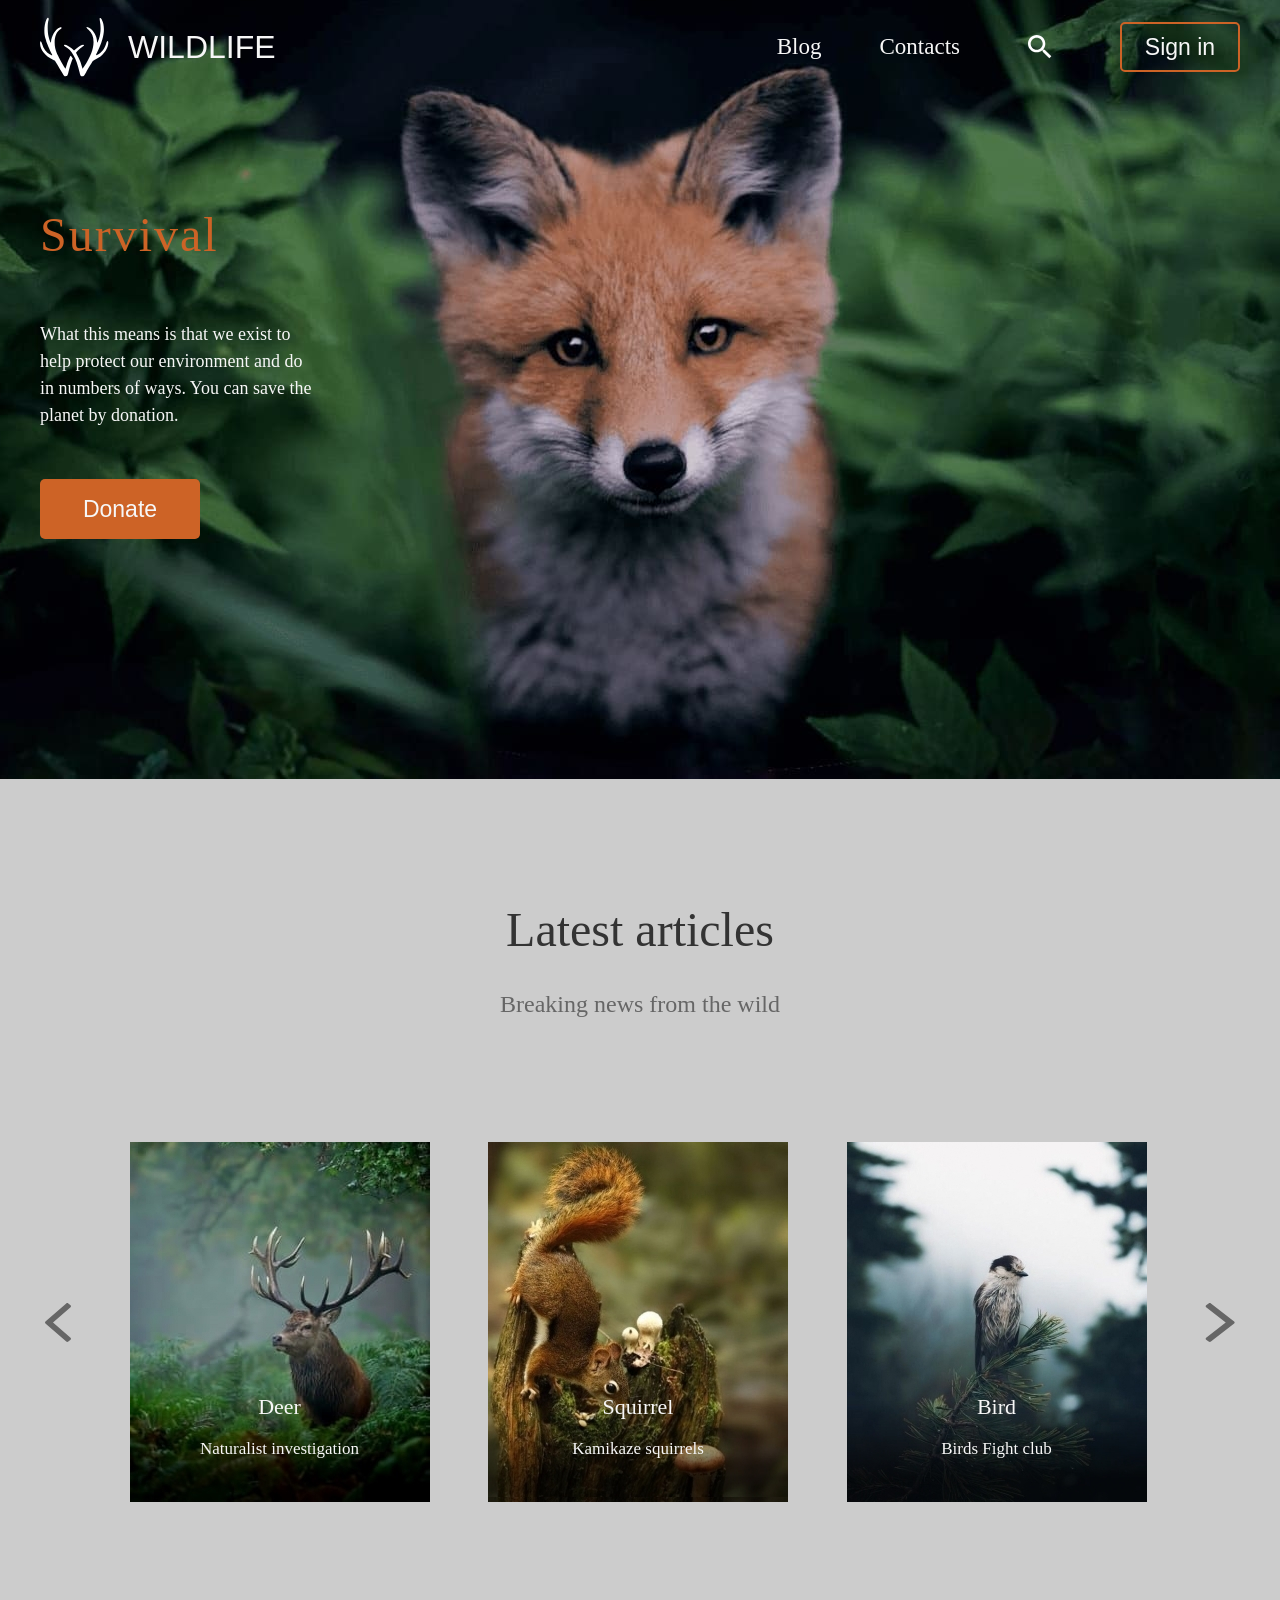
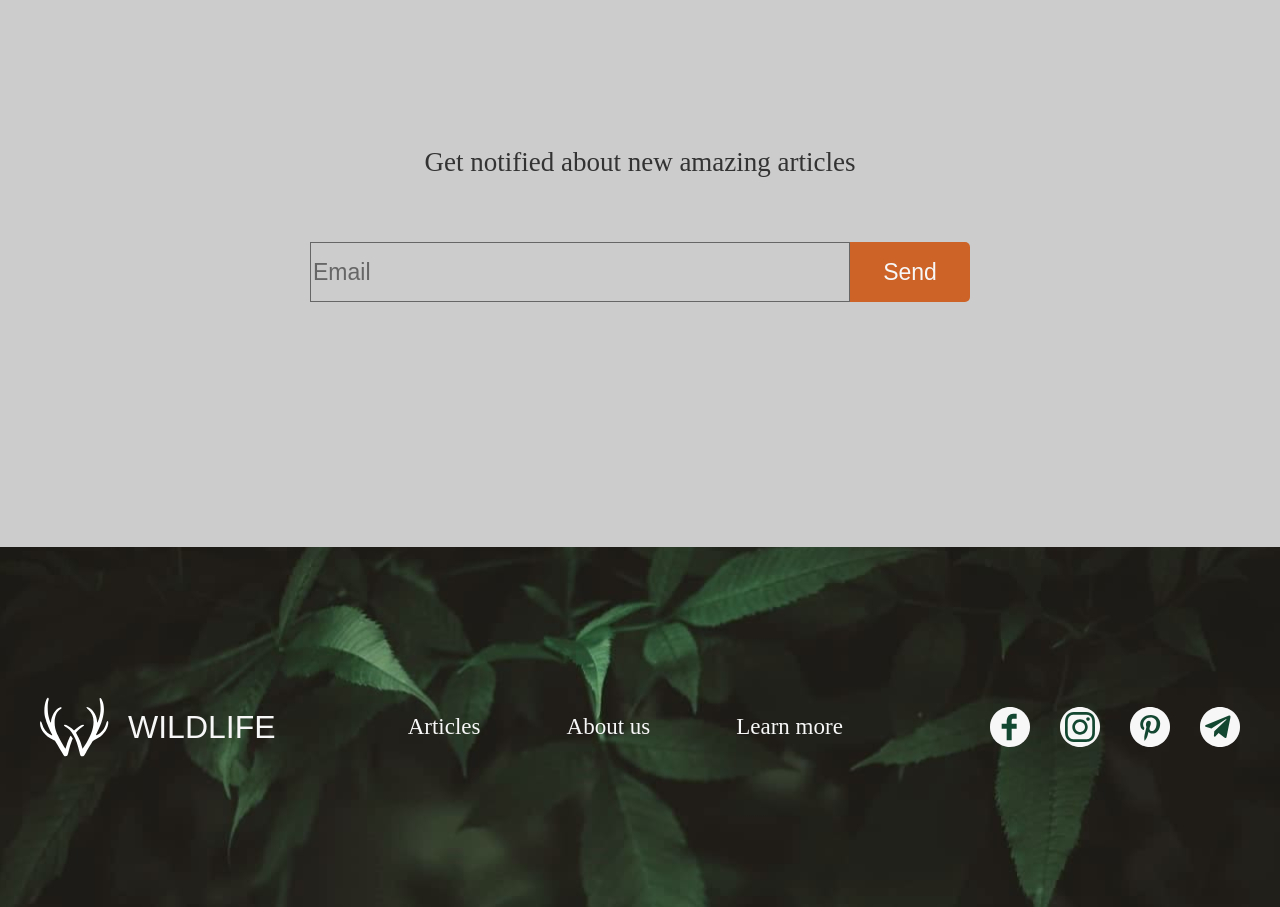
==== wildlife/index.html @ 8b3b73e3 "fix: margin fix: margin" ====
<!DOCTYPE html>
<html lang="en">
<head>
    <meta charset="UTF-8">
    <meta http-equiv="X-UA-Compatible" content="IE=edge">
    <meta name="viewport" content="width=device-width, initial-scale=1.0">
    <title>Document</title>
    <link rel="stylesheet" href="style.css">
</head>
<body>
    <header class="header">
        <div class="wraper">
            <div class="header__wraper">
                <div class="header__logo">
                    <a class="heaher__frame" href="#">                      
                        <img src="/wildlife/assets/path0.svg" alt="wildlife" class="header__logo-pic">
                    </a>
                    <a class="heaher__frame" href="#">
                        <div class="logo">wildlife</div>
                    </a>
                    
                </div>
                <nav class="header__nav">
                    <ul class="header__list">
                        <li class="header__item">
                            <a class="header__link" href="#">
                                <div class="menu-UI">
                                    Blog
                                </div>
                            </a>
                        </li>
                        <li class="header__item">
                            <a class="header__link" href="#">
                                <div class="menu-UI">
                                    Contacts
                                </div>
                            </a>
                        </li>
                        <li class="header__item">
                            <a class="header__link" href="#">
                                <img src="/wildlife/assets/Vector.svg" alt="S" class="header__item__search">
                            </a>
                        </li>
                        <li class="header__item">
                            <div class="signin">
                                <a class="header__link__signin" href="#">
                                    <div class="regular-UI">Sign in</div>
                                </a> 
                            </div>                                                                  
                        </li>                    
                    </ul>           
                </nav>
            </div>
        </div>
    </header>

    <div class="frame">
        <div class="wraper">
            <div class="survival">
                    <div class="survival__title">
                        <h1 class="h1">Survival</h1>
                    </div>
                    <div class="survival__text">
                        <div class="survival__text">What this means is that we exist to help protect our environment and do in numbers of ways. You can save the planet by donation.</div>               
                    </div>
                    <button class="survival__button">
                        <div class="regular-UI">
                            Donate
                        </div> 
                    </button>
                </div>   
        </div>
    </div>

    <div class="main">
        <div class="wraper">
            <div class="main__wraper">
                <div class="latestarticles">
                    <div class="latestarticles__title">
                        <h2 class="h2">Latest articles</h2>
                    </div>         
                    <div class="latestarticles__subtitle">
                        <div class="sh__2">Breaking news from the wild</div>
                    </div>
                </div>  
                <div class="about">
                    <div class="about__item">
                        <div class="about__img">
                            <img src="/wildlife/assets/Previous.svg" alt="img" >
                        </div>
                    </div>
                    <div class="about__item">
                        <div class="about__img">
                            <img src="/wildlife/assets/Rectangle10.svg" alt="img">
                            <div class="about__box">
                                <div class="about__img__text">
                                    <h4 class="h4">Deer</h4>
                                </div>   
                                <div class="about__img__text">
                                    <h5 class="h5">Naturalist investigation</h5>  
                                </div>     
                            </div>
                        </div>
                    </div>
                    <div class="about__item">
                        <div class="about__img">
                            <img src="/wildlife/assets/Rectangle11.svg" alt="img">
                            <div class="about__box">
                                <div class="about__img__text">
                                    <h4 class="h4">Squirrel</h4>
                                </div>   
                                <div class="about__img__text">
                                    <h5 class="h5">Kamikaze squirrels</h5>  
                                </div>     
                            </div>
                        </div>     
                    </div>
                    <div class="about__item">
                        <div class="about__img">
                            <img src="/wildlife/assets/Rectangle12.svg" alt="img">
                            <div class="about__box">
                                <div class="about__img__text">
                                    <h4 class="h4">Bird</h4>
                                </div>   
                                <div class="about__img__text">
                                    <h5 class="h5">Birds Fight club</h5>  
                                </div>     
                            </div>
                        </div>     
                    </div>
                    <div class="about__item">
                        <div class="about__img">
                            <img src="/wildlife/assets/Next.svg" alt="img">
                        </div>
                    </div>
                </div>
    
                <div class="latestarticles__about">
                    <h3 class="h3">Get notified about new amazing articles</h3>
                </div> 
    
                <form class="getnotiged">
                    <input class="getnotiged__text" type="email" value="Email" >
                    <input class="getnotiged__submit" type="submit" value="Send">
                </form>
            </div>

        </div>
            
    </div>

    <div class="footer">
      
            <div class="footer__wraper">
                <div class="header__logo">
                    <a class="heaher__frame" href="#">                      
                        <img src="/wildlife/assets/path0.svg" alt="wildlife" class="header__logo-pic">
                    </a>
                     <a class="heaher__frame" href="#">
                        <div class="logo">wildlife</div>
                    </a>                  
                </div>

                <nav class="footer__nav">
                    
                    <ul class="footer__list">
                        <li class="footer__item">
                            <a class="footer__link" href="#">Articles</a>
                        </li>
                        <li class="footer__item">
                            <a class="footer__link" href="#">About us</a>
                        </li>  
                        <li class="footer__item">
                            <a class="footer__link" href="#">Learn more</a>
                        </li>  
                    </ul>           
                </nav>
                <nav class="social__nav">
                    
                    <ul class="social__list">
                        <li class="social__item">
                            <a class="social__link1" href="#">
                                <div class="social_img" >
                                    <img src="/wildlife/assets/logofacebook.svg" alt="f" class="social__link-pic">    
                                </div>
                                
                            </a>
                        </li>
                        <li class="social__item">
                            <a class="social__link1" href="#">
                                <div class="social_img" >
                                    <img src="/wildlife/assets/logoinstagramm.svg" alt="i" class="social__link-pic">      
                                </div>
                                
                            </a>
                        </li> 
                        <li class="social__item">
                            <a class="social__link1" href="#">
                                <div class="social_img" >
                                    <img src="/wildlife/assets/logopinterest.svg" alt="p" class="social__link-pic">    
                                </div>
                                
                            </a>
                        </li>
                        <li class="social__item">
                            <a class="social__link1" href="#">
                                <div class="social_img" >
                                    <img src="/wildlife/assets/logotelegramm.svg" alt="t" class="ocial__link-pic">    
                                </div>
                                
                            </a>
                        </li>
                    </ul>           
                </nav>
                
            </div>
       
    </div>
</body>
</html>
---- wildlife/style.css ----
html, body, div, span, applet, object, iframe,
h1, h2, h3, h4, h5, h6, p, blockquote, pre,
a, abbr, acronym, address, big, cite, code,
del, dfn, em, img, ins, kbd, q, s, samp,
small, strike, strong, sub, sup, tt, var,
b, u, i, center,
dl, dt, dd, ol, ul, li,
fieldset, form, label, legend,
table, caption, tbody, tfoot, thead, tr, th, td,
article, aside, canvas, details, embed,
figure, figcaption, footer, header, hgroup,
menu, nav, output, ruby, section, summary,
time, mark, audio, video {
  margin: 0;
	padding: 0;
	border: 0;
	font-size: 100%;
	font: inherit;
	vertical-align: baseline;
}

/* make sure to set some focus styles for accessibility */
:focus {
    outline: 0;
}

/* HTML5 display-role reset for older browsers */
article, aside, details, figcaption, figure,
footer, header, hgroup, menu, nav, section {
	display: block;
}

body {
	line-height: 1;
}

ol, ul {
	list-style: none;
}

blockquote, q {
	quotes: none;
}

blockquote:before, blockquote:after,
q:before, q:after {
	content: '';
	content: none;
}

table {
	border-collapse: collapse;
	border-spacing: 0;
}

input[type=search]::-webkit-search-cancel-button,
input[type=search]::-webkit-search-decoration,
input[type=search]::-webkit-search-results-button,
input[type=search]::-webkit-search-results-decoration {
    -webkit-appearance: none;
    -moz-appearance: none;
}

input[type=search] {
    -webkit-appearance: none;
    -moz-appearance: none;
    -webkit-box-sizing: content-box;
    -moz-box-sizing: content-box;
    box-sizing: content-box;
}

textarea {
    overflow: auto;
    vertical-align: top;
    resize: vertical;
}

/**
 * Correct `inline-block` display not defined in IE 6/7/8/9 and Firefox 3.
 */

audio,
canvas,
video {
    display: inline-block;
    *display: inline;
    *zoom: 1;
    max-width: 100%;
}

/**
 * Prevent modern browsers from displaying `audio` without controls.
 * Remove excess height in iOS 5 devices.
 */

audio:not([controls]) {
    display: none;
    height: 0;
}

/**
 * Address styling not present in IE 7/8/9, Firefox 3, and Safari 4.
 * Known issue: no IE 6 support.
 */

[hidden] {
    display: none;
}

/**
 * 1. Correct text resizing oddly in IE 6/7 when body `font-size` is set using
 *    `em` units.
 * 2. Prevent iOS text size adjust after orientation change, without disabling
 *    user zoom.
 */

html {
    font-size: 100%; /* 1 */
    -webkit-text-size-adjust: 100%; /* 2 */
    -ms-text-size-adjust: 100%; /* 2 */
}

/**
 * Address `outline` inconsistency between Chrome and other browsers.
 */

a:focus {
    outline: thin dotted;
}

/**
 * Improve readability when focused and also mouse hovered in all browsers.
 */

a:active,
a:hover {
    outline: 0;
}

/**
 * 1. Remove border when inside `a` element in IE 6/7/8/9 and Firefox 3.
 * 2. Improve image quality when scaled in IE 7.
 */

img {
    border: 0; /* 1 */
    -ms-interpolation-mode: bicubic; /* 2 */
}

/**
 * Address margin not present in IE 6/7/8/9, Safari 5, and Opera 11.
 */

figure {
    margin: 0;
}

/**
 * Correct margin displayed oddly in IE 6/7.
 */

form {
    margin: 0;
}

/**
 * Define consistent border, margin, and padding.
 */

fieldset {
    border: 1px solid #c0c0c0;
    margin: 0 2px;
    padding: 0.35em 0.625em 0.75em;
}

/**
 * 1. Correct color not being inherited in IE 6/7/8/9.
 * 2. Correct text not wrapping in Firefox 3.
 * 3. Correct alignment displayed oddly in IE 6/7.
 */

legend {
    border: 0; /* 1 */
    padding: 0;
    white-space: normal; /* 2 */
    *margin-left: -7px; /* 3 */
}

/**
 * 1. Correct font size not being inherited in all browsers.
 * 2. Address margins set differently in IE 6/7, Firefox 3+, Safari 5,
 *    and Chrome.
 * 3. Improve appearance and consistency in all browsers.
 */

button,
input,
select,
textarea {
    font-size: 100%; /* 1 */
    margin: 0; /* 2 */
    vertical-align: baseline; /* 3 */
    *vertical-align: middle; /* 3 */
}

/**
 * Address Firefox 3+ setting `line-height` on `input` using `!important` in
 * the UA stylesheet.
 */

button,
input {
    line-height: normal;
}

/**
 * Address inconsistent `text-transform` inheritance for `button` and `select`.
 * All other form control elements do not inherit `text-transform` values.
 * Correct `button` style inheritance in Chrome, Safari 5+, and IE 6+.
 * Correct `select` style inheritance in Firefox 4+ and Opera.
 */

button,
select {
    text-transform: none;
}

/**
 * 1. Avoid the WebKit bug in Android 4.0.* where (2) destroys native `audio`
 *    and `video` controls.
 * 2. Correct inability to style clickable `input` types in iOS.
 * 3. Improve usability and consistency of cursor style between image-type
 *    `input` and others.
 * 4. Remove inner spacing in IE 7 without affecting normal text inputs.
 *    Known issue: inner spacing remains in IE 6.
 */

button,
html input[type="button"], /* 1 */
input[type="reset"],
input[type="submit"] {
    -webkit-appearance: button; /* 2 */
    cursor: pointer; /* 3 */
    *overflow: visible;  /* 4 */
}

/**
 * Re-set default cursor for disabled elements.
 */

button[disabled],
html input[disabled] {
    cursor: default;
}

/**
 * 1. Address box sizing set to content-box in IE 8/9.
 * 2. Remove excess padding in IE 8/9.
 * 3. Remove excess padding in IE 7.
 *    Known issue: excess padding remains in IE 6.
 */

input[type="checkbox"],
input[type="radio"] {
    box-sizing: border-box; /* 1 */
    padding: 0; /* 2 */
    *height: 13px; /* 3 */
    *width: 13px; /* 3 */
}

/**
 * 1. Address `appearance` set to `searchfield` in Safari 5 and Chrome.
 * 2. Address `box-sizing` set to `border-box` in Safari 5 and Chrome
 *    (include `-moz` to future-proof).
 */

input[type="search"] {
    -webkit-appearance: textfield; /* 1 */
    -moz-box-sizing: content-box;
    -webkit-box-sizing: content-box; /* 2 */
    box-sizing: content-box;
}

/**
 * Remove inner padding and search cancel button in Safari 5 and Chrome
 * on OS X.
 */

input[type="search"]::-webkit-search-cancel-button,
input[type="search"]::-webkit-search-decoration {
    -webkit-appearance: none;
}

/**
 * Remove inner padding and border in Firefox 3+.
 */

button::-moz-focus-inner,
input::-moz-focus-inner {
    border: 0;
    padding: 0;
}

/**
 * 1. Remove default vertical scrollbar in IE 6/7/8/9.
 * 2. Improve readability and alignment in all browsers.
 */

textarea {
    overflow: auto; /* 1 */
    vertical-align: top; /* 2 */
}

/**
 * Remove most spacing between table cells.
 */

table {
    border-collapse: collapse;
    border-spacing: 0;
}

html,
button,
input,
select,
textarea {
    color: #222;
}


::-moz-selection {
    background: #b3d4fc;
    text-shadow: none;
}

::selection {
    background: #b3d4fc;
    text-shadow: none;
}

img {
    vertical-align: middle;
}

fieldset {
    border: 0;
    margin: 0;
    padding: 0;
}

textarea {
    resize: vertical;
}

.chromeframe {
    margin: 0.2em 0;
    background: #ccc;
    color: #000;
    padding: 0.2em 0;
}



/* open-sans-regular - latin */
@font-face {
    font-family: 'Open Sans';
    font-style: normal;
    font-weight: 400;
    src: local(''),
         url('../assets/fonts/Open_Sans/open-sans-v18-latin-regular.woff2') format('woff2'), /* Chrome 26+, Opera 23+, Firefox 39+ */
         url('../assets/fonts/Open_Sans/open-sans-v18-latin-regular.woff') format('woff'); /* Chrome 6+, Firefox 3.6+, IE 9+, Safari 5.1+ */
  }
  /* open-sans-700 - latin */
  @font-face {
    font-family: 'Open Sans';
    font-style: normal;
    font-weight: 700;
    src: local(''),
         url('../assets/fonts/Open_Sans/open-sans-v18-latin-700.woff2') format('woff2'), /* Chrome 26+, Opera 23+, Firefox 39+ */
         url('../assets/fonts/Open_Sans/open-sans-v18-latin-700.woff') format('woff'); /* Chrome 6+, Firefox 3.6+, IE 9+, Safari 5.1+ */
  }
  /* roboto-regular - latin */
@font-face {
    font-family: 'Roboto';
    font-style: normal;
    font-weight: 400;
    src: local(''),
         url('../assets/fonts/roboto/roboto-v20-latin-regular.woff2') format('woff2'), /* Chrome 26+, Opera 23+, Firefox 39+ */
         url('../assets/fonts/roboto/roboto-v20-latin-regular.woff') format('woff'); /* Chrome 6+, Firefox 3.6+, IE 9+, Safari 5.1+ */
  }
  /* roboto-700 - latin */
  @font-face {
    font-family: 'Roboto';
    font-style: normal;
    font-weight: 700;
    src: local(''),
         url('../assets/fonts/roboto/roboto-v20-latin-700.woff2') format('woff2'), /* Chrome 26+, Opera 23+, Firefox 39+ */
         url('../assets/fonts/roboto/roboto-v20-latin-700.woff') format('woff'); /* Chrome 6+, Firefox 3.6+, IE 9+, Safari 5.1+ */
  }
html {
    box-sizing: border-box;
}
*, *::before, *::after {
    box-sizing: inherit;
}

body{
    font-family: 'Open Sans';
    font-style: normal;
    font-size: 18px;
    line-height: 1.2;
    font-weight: normal;
    color: #F7F7F7;
    max-width: 1440px;
    margin: 0 auto;
    background-color: #CCCCCC;
}

/*Header*/


.h1 {
    /* h1 */

    font-family: Open Sans;
    font-style: normal;
    font-weight: normal;
    font-size: 48px;
    line-height: 72px;
    /* identical to box height, or 150% */
    
    letter-spacing: 2px;

}


.h2 {
    font-family: Open Sans;
    font-style: normal;
    font-weight: normal;
    font-size: 48px;
    line-height: 72px;
   
    text-align: center;
    transform: color 2s linear;
    color: #333333
}

.header {
    width: 100%;
    position: absolute;
    top: 0;
    left: 0;
    z-index: 1000; 
}

.wraper{
    max-width: 1200px;
    margin: 0 auto;
}

.header__wraper {
    display: flex;
    flex-wrap: wrap;
    align-items: center;
    justify-content: space-between;
    padding-top: 17px;
}

.header__logo {
    display: flex;
    flex-wrap: wrap;
    padding-left: 0px;
}

.menu-UI {
/* menu-UI */
font-style: normal;
font-weight: normal;
font-size: 23px;
/* identical to box height, or 261% */
/* font-light */

}

.heaher__frame {
    color:#F7F7F7;
    text-decoration: none;
    padding-left: 19px;
}
.heaher__frame:first-child {
    padding-left: 0px;
}


.heaher__frame:hover, .heaher__frame:focus {
    color: #E39128;
}


.logo {
    /* Logo */
    
    font-family: 'Roboto', sans-serif;
    font-style: normal;
    font-weight: normal;
    font-size: 32px;
    line-height: 60px;
    /* identical to box height, or 187% */
    
    text-transform: uppercase;

    }
.header__list {
    display: flex;
    flex-wrap: wrap;
}

.header__item {
    margin-right: 58px;
    align-self: center;
}

.header__item:last-child {
    margin-right: 0;
}

.header__link{
    color:#F7F7F7;
    text-decoration: none;
    
    transform: color 2s linear;
}

.header__link:hover, .header__link:focus {
    color: #E39128;
}

.header__link__signin{
    color:#F7F7F7;
    text-decoration: none;
    
    transform: color 2s linear;
}

.signin {
    width: 120px;
    height: 50px;
    border: 2px solid #CD6326;
    box-sizing: border-box;
    border-radius: 5px;
    padding: 10px;
    text-align:center
}

.signin:hover, .signin:focus {
    background: #E39128;
    border: 2px solid #E39128;
}

.signin:active {
    background: #8F5613;
}

.header__item__search {
    padding: 10px;

}

.header__item__search:focus, .header__item__search:hover {
    border: 2px solid #CD6326;
    box-sizing: border-box;
    border-radius: 5px;
    text-align:center

}



/* Frame */

.frame {
    width: 100%;
    height: 100vh;
    max-height: 779px ;
    background: url("../wildlife/assets/Rectangle.svg") center no-repeat;
    -webkit-background-size: cover;
    background-size: cover;
}

.survival {
    display: flex;
    flex-direction: column;
    align-items: flex-start;
    width: 100%;
    height: 779px;
    max-width: 274px;
    max-height: 779px;
}

.survival__title{
    margin-top: 199px;
    color: #CD6326;;
}

.survival__title:hover, .survival__title:focus {
    color: #E39128;;
}

.survival__title:active {
    color: #8F5613;
}


.survival__text {
    letter-spacing: normal;
    line-height: 150%;
    margin-top: 25px;
    margin-bottom: 25px;
}

.survival__text:hover, .survival__text:focus {
    color: #666666;
}

.survival__text:active {
    color: #333333;
}


.regular-UI {
    /* regular-UI */
    font-family: 'Roboto', sans-serif;
    font-style: normal;
    font-weight: normal;
    font-size: 23px;
    line-height: 27px;
    /* identical to box height */
    text-align: center;
    color: #F7F7F7;
}

.survival__button {
    
    width: 160px;
    height: 60px;
    /* /orange-main */
    background: #CD6326;
    border-radius: 5px;
    border: 0;
}

.survival__button:hover, .survival__button:focus {
    background: #E39128;
}

.survival__button:active {
    background: #8F5613;
}

/* Latestarticles */
.main {
    
    /*width: 1440px; */
    height: 1368px;
    max-height: 1368px;
    left: 0px;
    top: 0px;
    background: #CCCCCC;
    border-radius: 0px;
}

.main__wraper {

    
    
    
}
.latestarticles {
    padding-top : 115px;
    padding-bottom: 0px;
}


.h3 {   
    font-style: normal;
    font-weight: normal;
    font-size: 27px;
    line-height: 40px;
    /* identical to box height, or 150% */

    text-align: center;

    /* font-dark */

    color: #333333;

}

.latestarticles__subtitle {
    padding: 25px 0;
}

.sh__2{   

    /* sh-2 */

    font-family: Open Sans;
    font-style: normal;
    font-weight: normal;
    font-size: 24px;
    line-height: 36px;
    
    /* identical to box height, or 150% */

    text-align: center;

    /* font-grey */

    color: #666666;

}

.raregular-UI {
    font-family: 'Roboto', sans-serif;
    font-style: normal;
    font-weight: normal;
    font-size: 23px;
    line-height: 27px;
}

/* Abaut */

.h4 {
    font-size: 22px;
    line-height: 36px;
    /* identical to box height, or 164% */
    
    text-align: center;

}
.h5 {
/* small */

    font-family: Open Sans;
    font-style: normal;
    font-weight: normal;
    font-size: 17px;
    line-height: 27px;
/* identical to box height, or 159% */

}
.gen_about {
   

}

.about {
    display: flex;
    flex-wrap: wrap;
    justify-content: space-between;
    align-items: center;
    padding-top : 90px;
}

.about__item {
    margin: 0;
    padding: 5px;
    
}

.about__item:hover .about__img img {
    opacity: 0.7;
}

.about__img {
    position: relative;
    background:  linear-gradient(to button, #CD6326, #E39128 );
}


.about__box {
    height: 73px;
    width: 300px;
    position:absolute;
    bottom: 45px;
    text-align: center;
}

.about__img__text {
    padding: 5px;

}

.latestarticles__title {
    color: #333333 ;
}

.latestarticles__about {
    padding-top : 235px;

}

.latestarticles__subtitle {
    padding-top : 20px;
}

.getnotiged {
    display: flex;
    flex-wrap: wrap;
    justify-content:center;
    align-items: center;
    padding-top: 60px;
}

.getnotiged__text {
    font-family: 'Roboto', sans-serif;
    font-style: normal;
    font-weight: normal;
    font-size: 23px;
    line-height: 27px;
    color: #666666;

    height: 60px;
    width: 540px;
    background: #CCCCCC; 
    border: 1px solid #666666;
}

.getnotiged__text:hover, .getnotiged__text:focus {
    color:#F7F7F7 ;
    background: #E39128;
}

.getnotiged__text:active {
    color:#F7F7F7 ;
    background: #8F5613;
}

.getnotiged__submit {
    font-family: 'Roboto', sans-serif;
    font-style: normal;
    font-weight: normal;
    font-size: 23px;
    line-height: 27px;
    color:#F7F7F7 ;
    width: 120px;
    height: 60px;
    background: #CD6326;
    border: 0px solid #CD6326;
    border-radius: 0px 5px 5px 0px;
}

.getnotiged__submit:hover, .getnotiged__submit:focus {
    background: #E39128;
}

.survival__button:active {
    background: #8F5613;
}

/* Footer*/

.footer {
    display: flex;
    flex-wrap: wrap;
    align-items: center;

    width: 100%;
    height: 360px;
    background: url("../wildlife/assets/Foorer_Fon.svg") center no-repeat;
    -webkit-background-size: cover;
    background-size: cover;
    align-items: center;
}

.heaher__frame {
     /*font-family: 'Roboto'; */
}

.footer__wraper {
    display: flex;
    flex-wrap: wrap;
    align-items: center;
    justify-content: space-between;
    width: 100%;
    max-width: 1200px;
    margin: 0 auto;
}

.footer__list {
    display: flex;
    flex-wrap: wrap;
    justify-content: space-between;
}

.footer__item {
    margin: 43px; 
}

.footer__link {
    font-size: 23px;
    line-height: 60px;
    color:#F7F7F7;
    text-decoration: none;

    transform: color 2s linear;
}

.footer__link:hover, .footer__link:focus {
    color: #E39128;
}


/* Social*/
.social__list {
    display: flex;
    flex-wrap: wrap;
    justify-content: space-between;
}

.social__item {
    margin: 15px;
}

.social__item:hover .social_img img {
    opacity: 0.4;
}

.social_img {
    background: #666666;
    border-radius: 20px;
}

.social__item:last-child {
    margin-right: 0px;
}
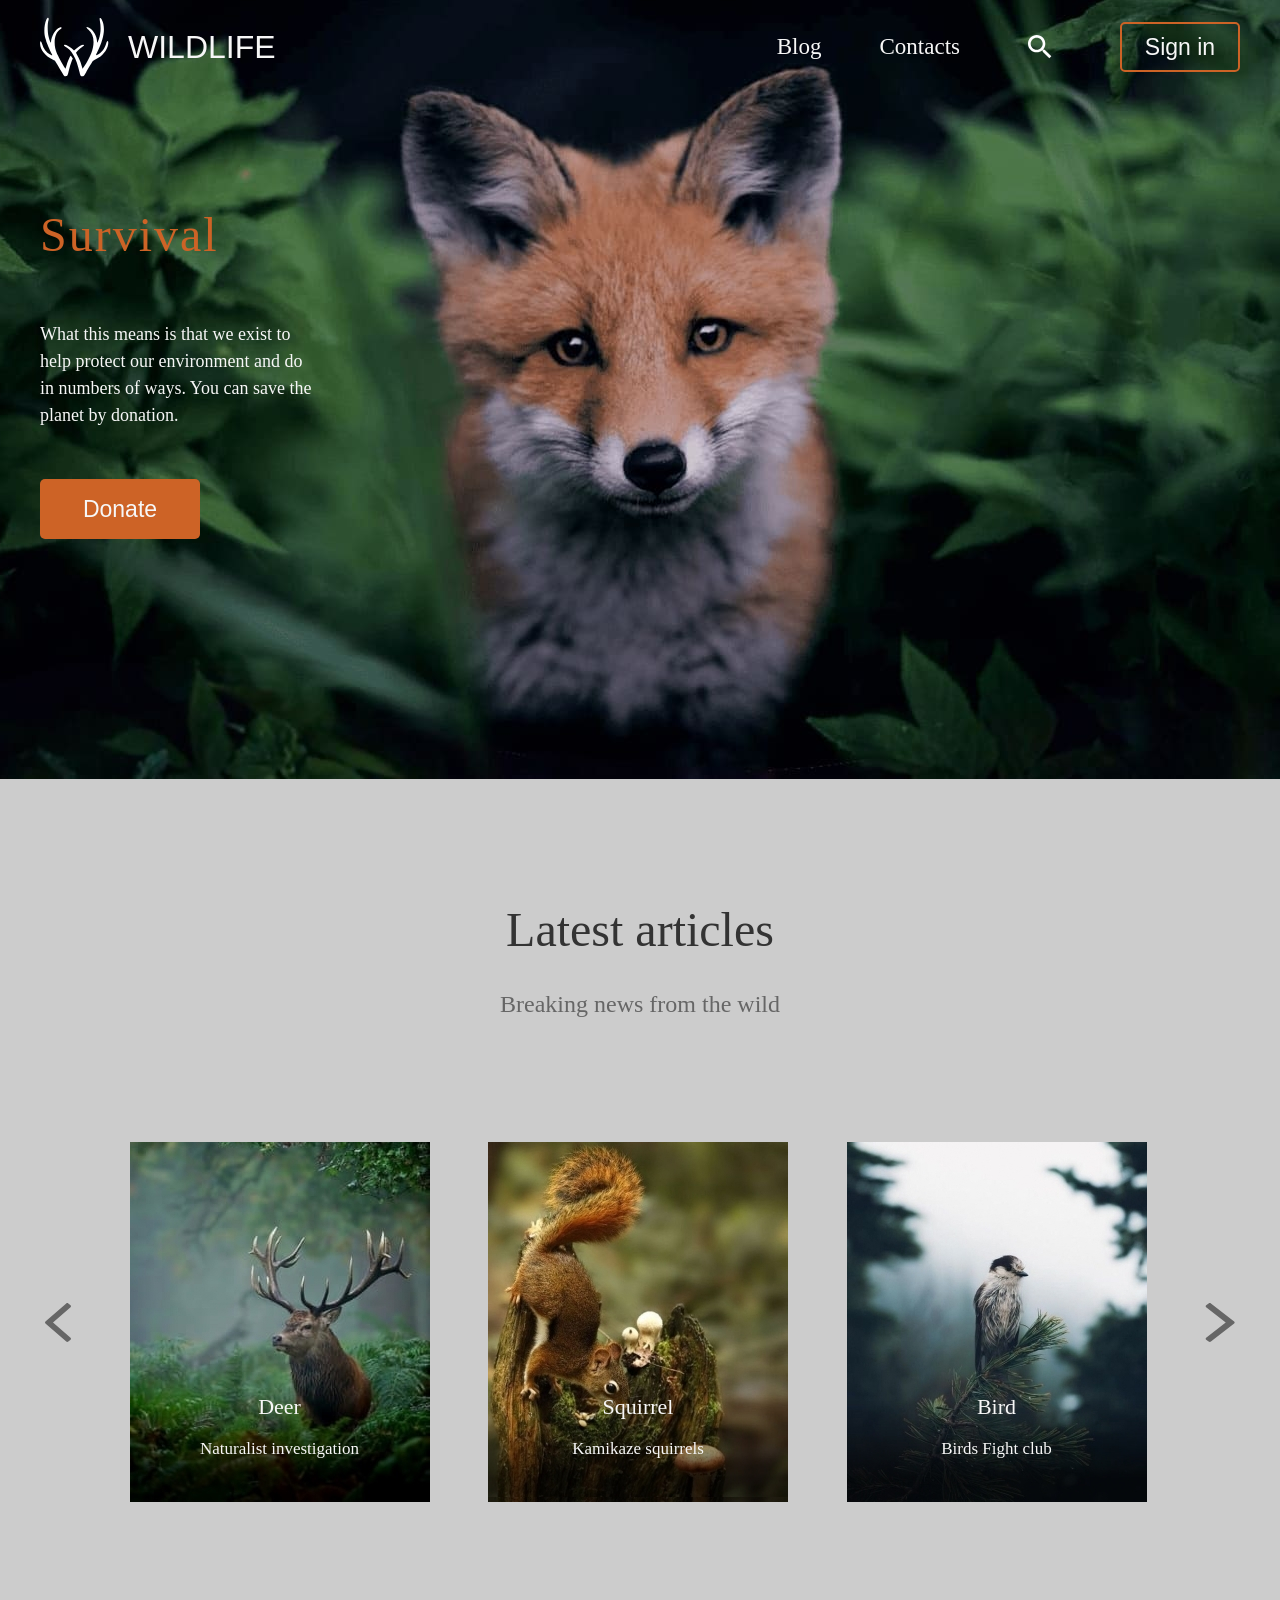
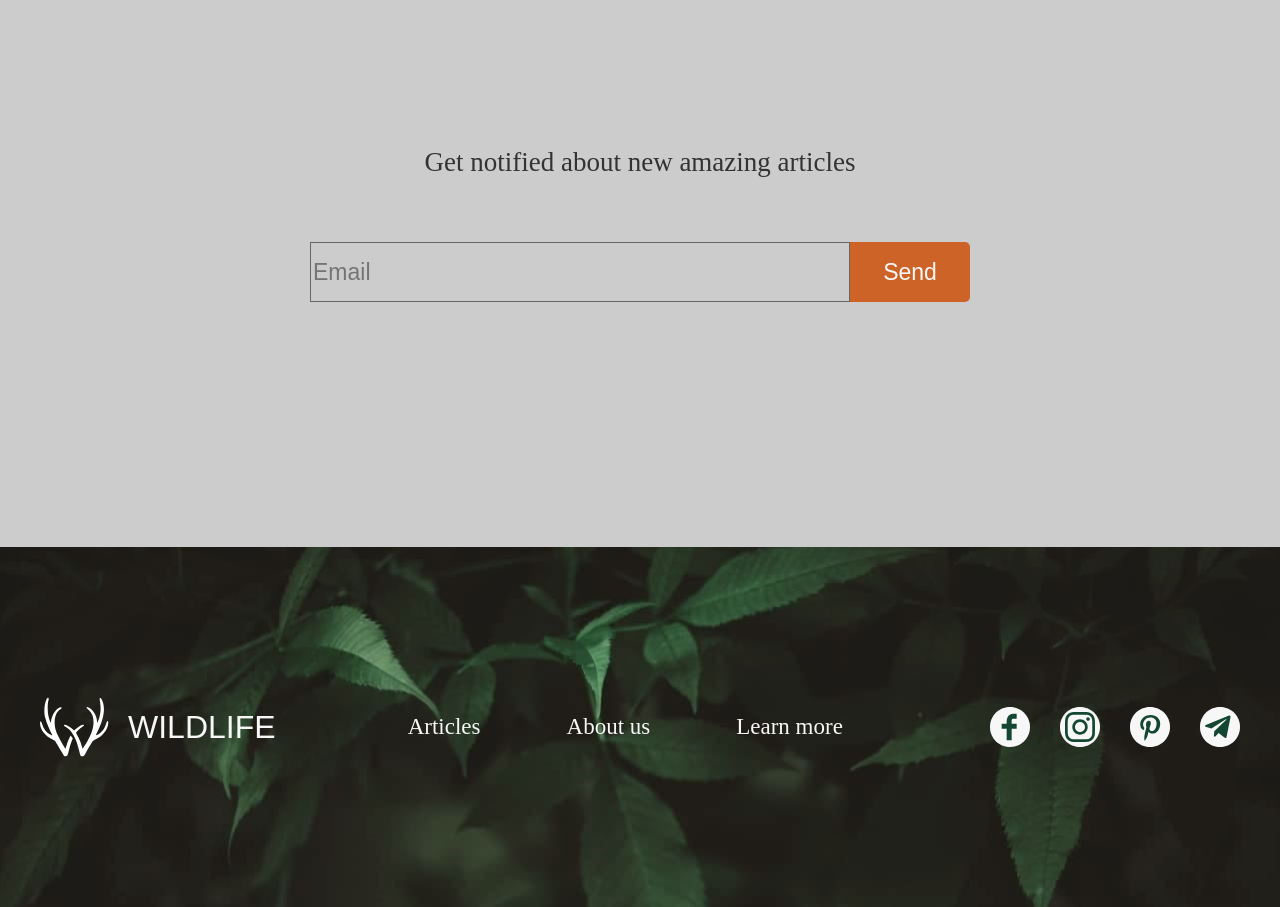
==== commit dcb8459e: "fix: add placeholder fix: add placeholder" ====
--- a/wildlife/index.html
+++ b/wildlife/index.html
@@ -140,7 +140,7 @@
                 </div> 
     
                 <form class="getnotiged">
-                    <input class="getnotiged__text" type="email" value="Email" >
+                    <input class="getnotiged__text" type="email" placeholder="Email" >
                     <input class="getnotiged__submit" type="submit" value="Send">
                 </form>
             </div>
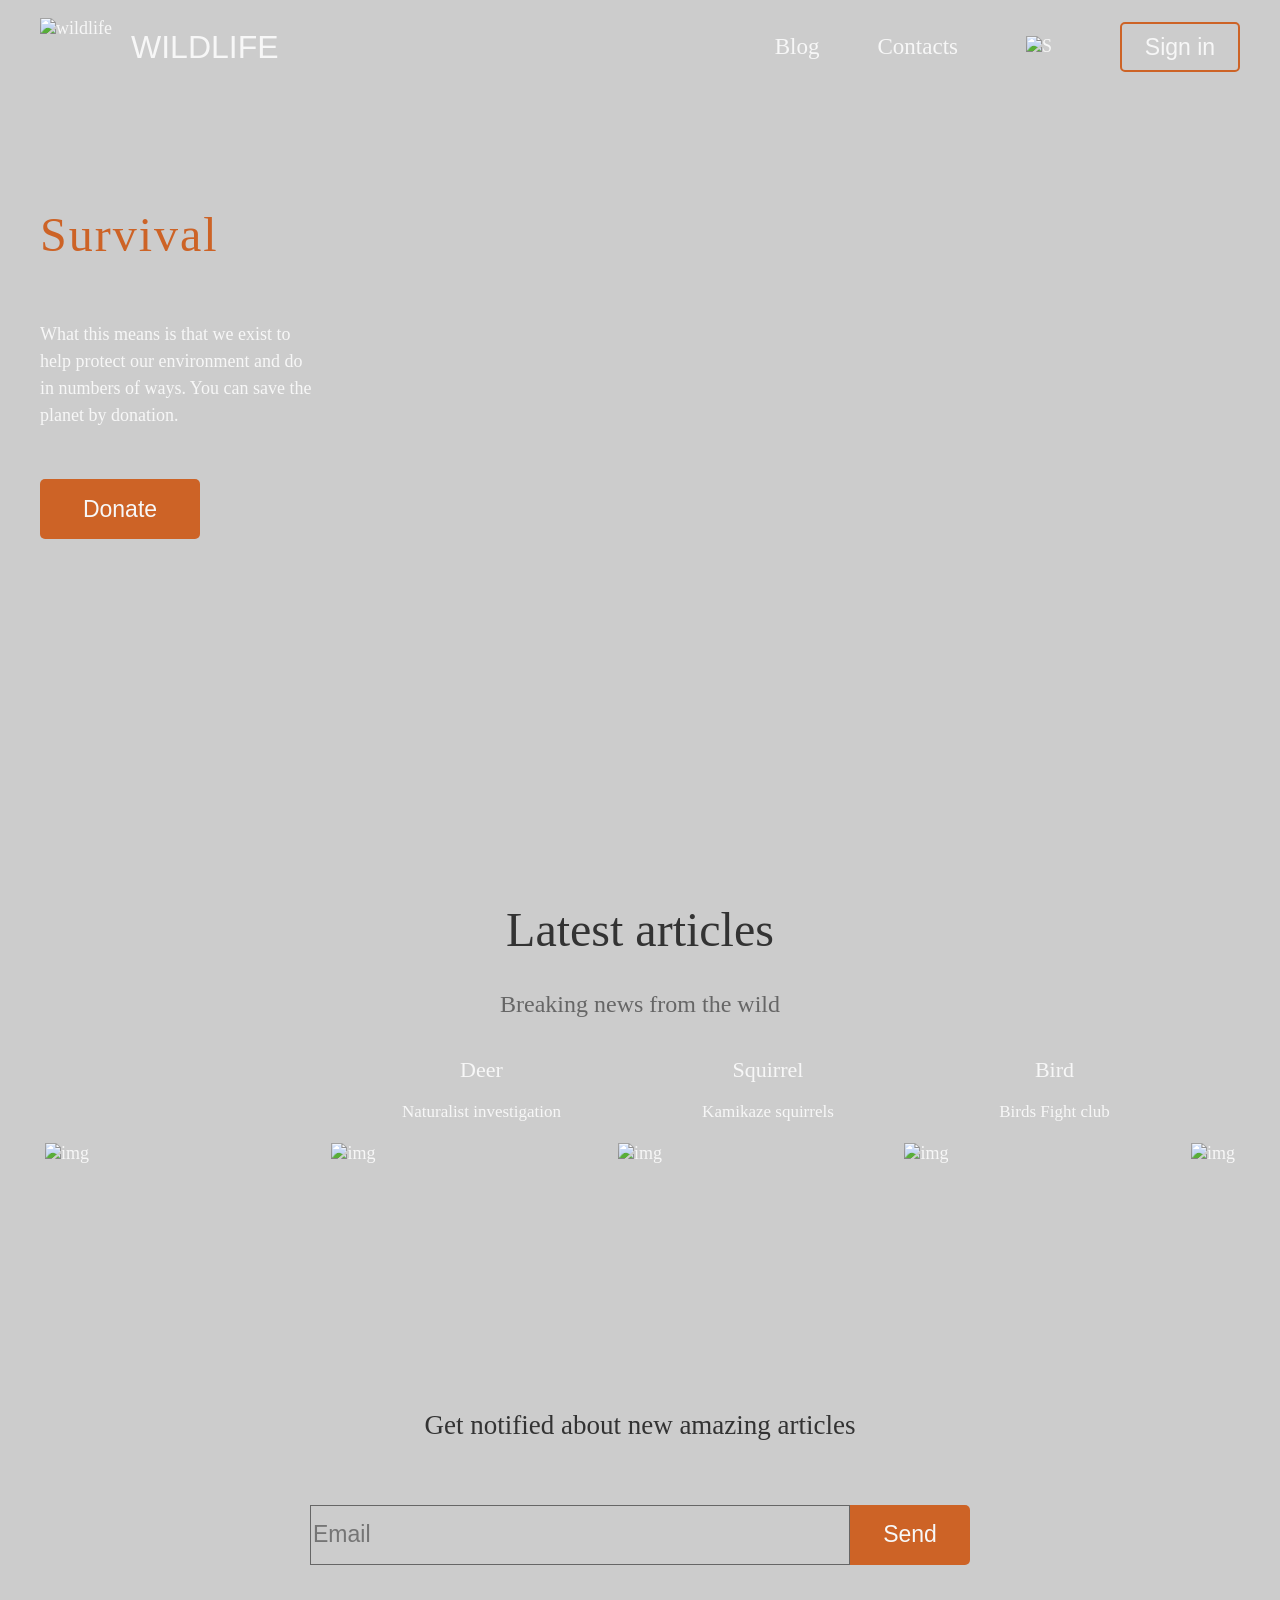
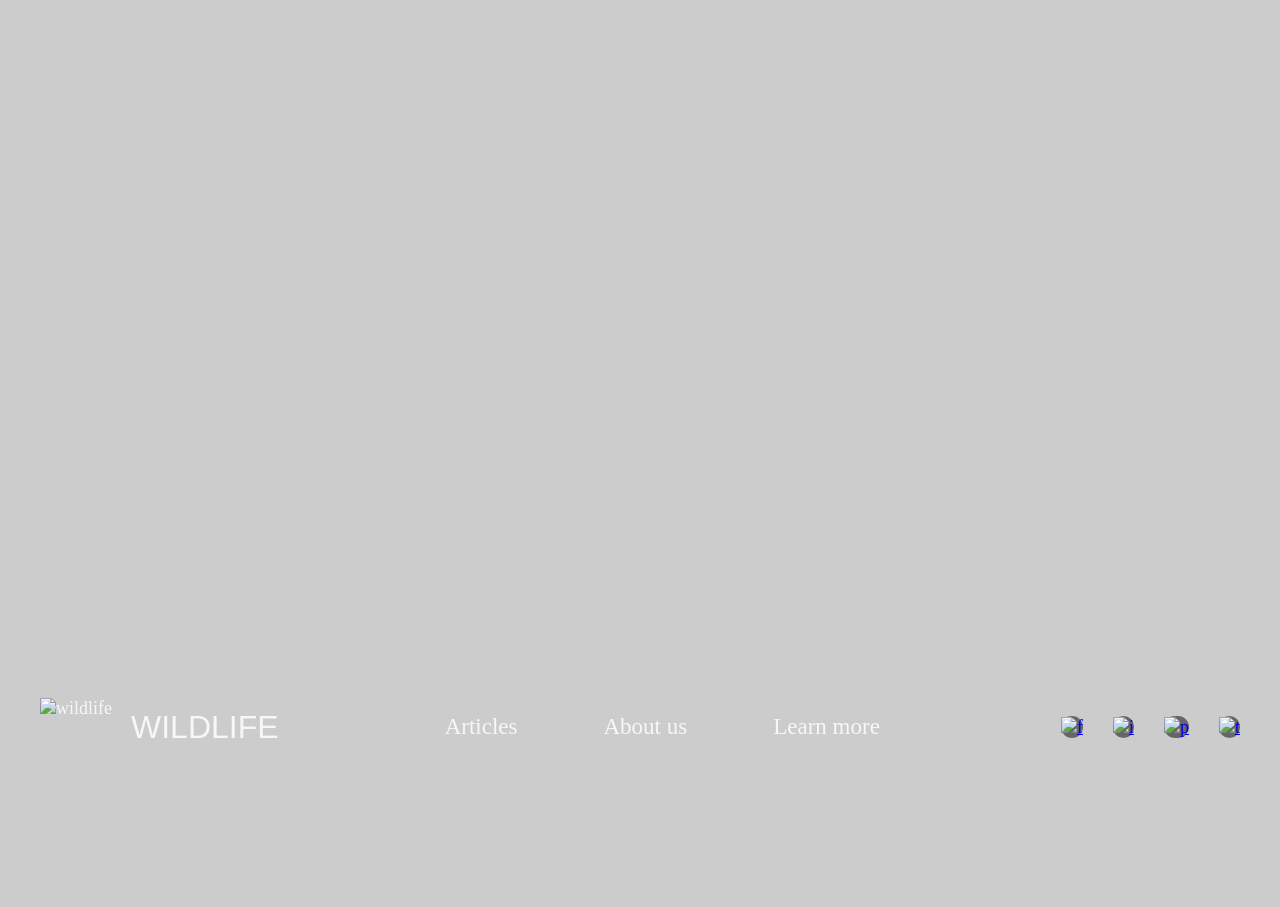
==== commit d5c4f652: "fix: folder fix: folder" ====
--- a/wildlife/index.html
+++ b/wildlife/index.html
@@ -13,7 +13,7 @@
             <div class="header__wraper">
                 <div class="header__logo">
                     <a class="heaher__frame" href="#">                      
-                        <img src="/wildlife/assets/path0.svg" alt="wildlife" class="header__logo-pic">
+                        <img src="/assets/path0.svg" alt="wildlife" class="header__logo-pic">
                     </a>
                     <a class="heaher__frame" href="#">
                         <div class="logo">wildlife</div>
@@ -38,7 +38,7 @@
                         </li>
                         <li class="header__item">
                             <a class="header__link" href="#">
-                                <img src="/wildlife/assets/Vector.svg" alt="S" class="header__item__search">
+                                <img src="/assets/Vector.svg" alt="S" class="header__item__search">
                             </a>
                         </li>
                         <li class="header__item">
@@ -86,12 +86,12 @@
                 <div class="about">
                     <div class="about__item">
                         <div class="about__img">
-                            <img src="/wildlife/assets/Previous.svg" alt="img" >
+                            <img src="/assets/Previous.svg" alt="img" >
                         </div>
                     </div>
                     <div class="about__item">
                         <div class="about__img">
-                            <img src="/wildlife/assets/Rectangle10.svg" alt="img">
+                            <img src="/assets/Rectangle10.svg" alt="img">
                             <div class="about__box">
                                 <div class="about__img__text">
                                     <h4 class="h4">Deer</h4>
@@ -104,7 +104,7 @@
                     </div>
                     <div class="about__item">
                         <div class="about__img">
-                            <img src="/wildlife/assets/Rectangle11.svg" alt="img">
+                            <img src="/assets/Rectangle11.svg" alt="img">
                             <div class="about__box">
                                 <div class="about__img__text">
                                     <h4 class="h4">Squirrel</h4>
@@ -117,7 +117,7 @@
                     </div>
                     <div class="about__item">
                         <div class="about__img">
-                            <img src="/wildlife/assets/Rectangle12.svg" alt="img">
+                            <img src="/assets/Rectangle12.svg" alt="img">
                             <div class="about__box">
                                 <div class="about__img__text">
                                     <h4 class="h4">Bird</h4>
@@ -130,7 +130,7 @@
                     </div>
                     <div class="about__item">
                         <div class="about__img">
-                            <img src="/wildlife/assets/Next.svg" alt="img">
+                            <img src="/assets/Next.svg" alt="img">
                         </div>
                     </div>
                 </div>
@@ -154,7 +154,7 @@
             <div class="footer__wraper">
                 <div class="header__logo">
                     <a class="heaher__frame" href="#">                      
-                        <img src="/wildlife/assets/path0.svg" alt="wildlife" class="header__logo-pic">
+                        <img src="/assets/path0.svg" alt="wildlife" class="header__logo-pic">
                     </a>
                      <a class="heaher__frame" href="#">
                         <div class="logo">wildlife</div>
@@ -181,15 +181,15 @@
                         <li class="social__item">
                             <a class="social__link1" href="#">
                                 <div class="social_img" >
-                                    <img src="/wildlife/assets/logofacebook.svg" alt="f" class="social__link-pic">    
-                                </div>
-                                
-                            </a>
-                        </li>
-                        <li class="social__item">
-                            <a class="social__link1" href="#">
-                                <div class="social_img" >
-                                    <img src="/wildlife/assets/logoinstagramm.svg" alt="i" class="social__link-pic">      
+                                    <img src="/assets/logofacebook.svg" alt="f" class="social__link-pic">    
+                                </div>
+                                
+                            </a>
+                        </li>
+                        <li class="social__item">
+                            <a class="social__link1" href="#">
+                                <div class="social_img" >
+                                    <img src="/assets/logoinstagramm.svg" alt="i" class="social__link-pic">      
                                 </div>
                                 
                             </a>
@@ -197,15 +197,15 @@
                         <li class="social__item">
                             <a class="social__link1" href="#">
                                 <div class="social_img" >
-                                    <img src="/wildlife/assets/logopinterest.svg" alt="p" class="social__link-pic">    
-                                </div>
-                                
-                            </a>
-                        </li>
-                        <li class="social__item">
-                            <a class="social__link1" href="#">
-                                <div class="social_img" >
-                                    <img src="/wildlife/assets/logotelegramm.svg" alt="t" class="ocial__link-pic">    
+                                    <img src="/assets/logopinterest.svg" alt="p" class="social__link-pic">    
+                                </div>
+                                
+                            </a>
+                        </li>
+                        <li class="social__item">
+                            <a class="social__link1" href="#">
+                                <div class="social_img" >
+                                    <img src="/assets/logotelegramm.svg" alt="t" class="ocial__link-pic">    
                                 </div>
                                 
                             </a>
--- a/wildlife/style.css
+++ b/wildlife/style.css
@@ -584,7 +584,7 @@
     width: 100%;
     height: 100vh;
     max-height: 779px ;
-    background: url("../wildlife/assets/Rectangle.svg") center no-repeat;
+    background: url("../assets/Rectangle.svg") center no-repeat;
     -webkit-background-size: cover;
     background-size: cover;
 }
@@ -869,7 +869,7 @@
 
     width: 100%;
     height: 360px;
-    background: url("../wildlife/assets/Foorer_Fon.svg") center no-repeat;
+    background: url("../assets/Foorer_Fon.svg") center no-repeat;
     -webkit-background-size: cover;
     background-size: cover;
     align-items: center;
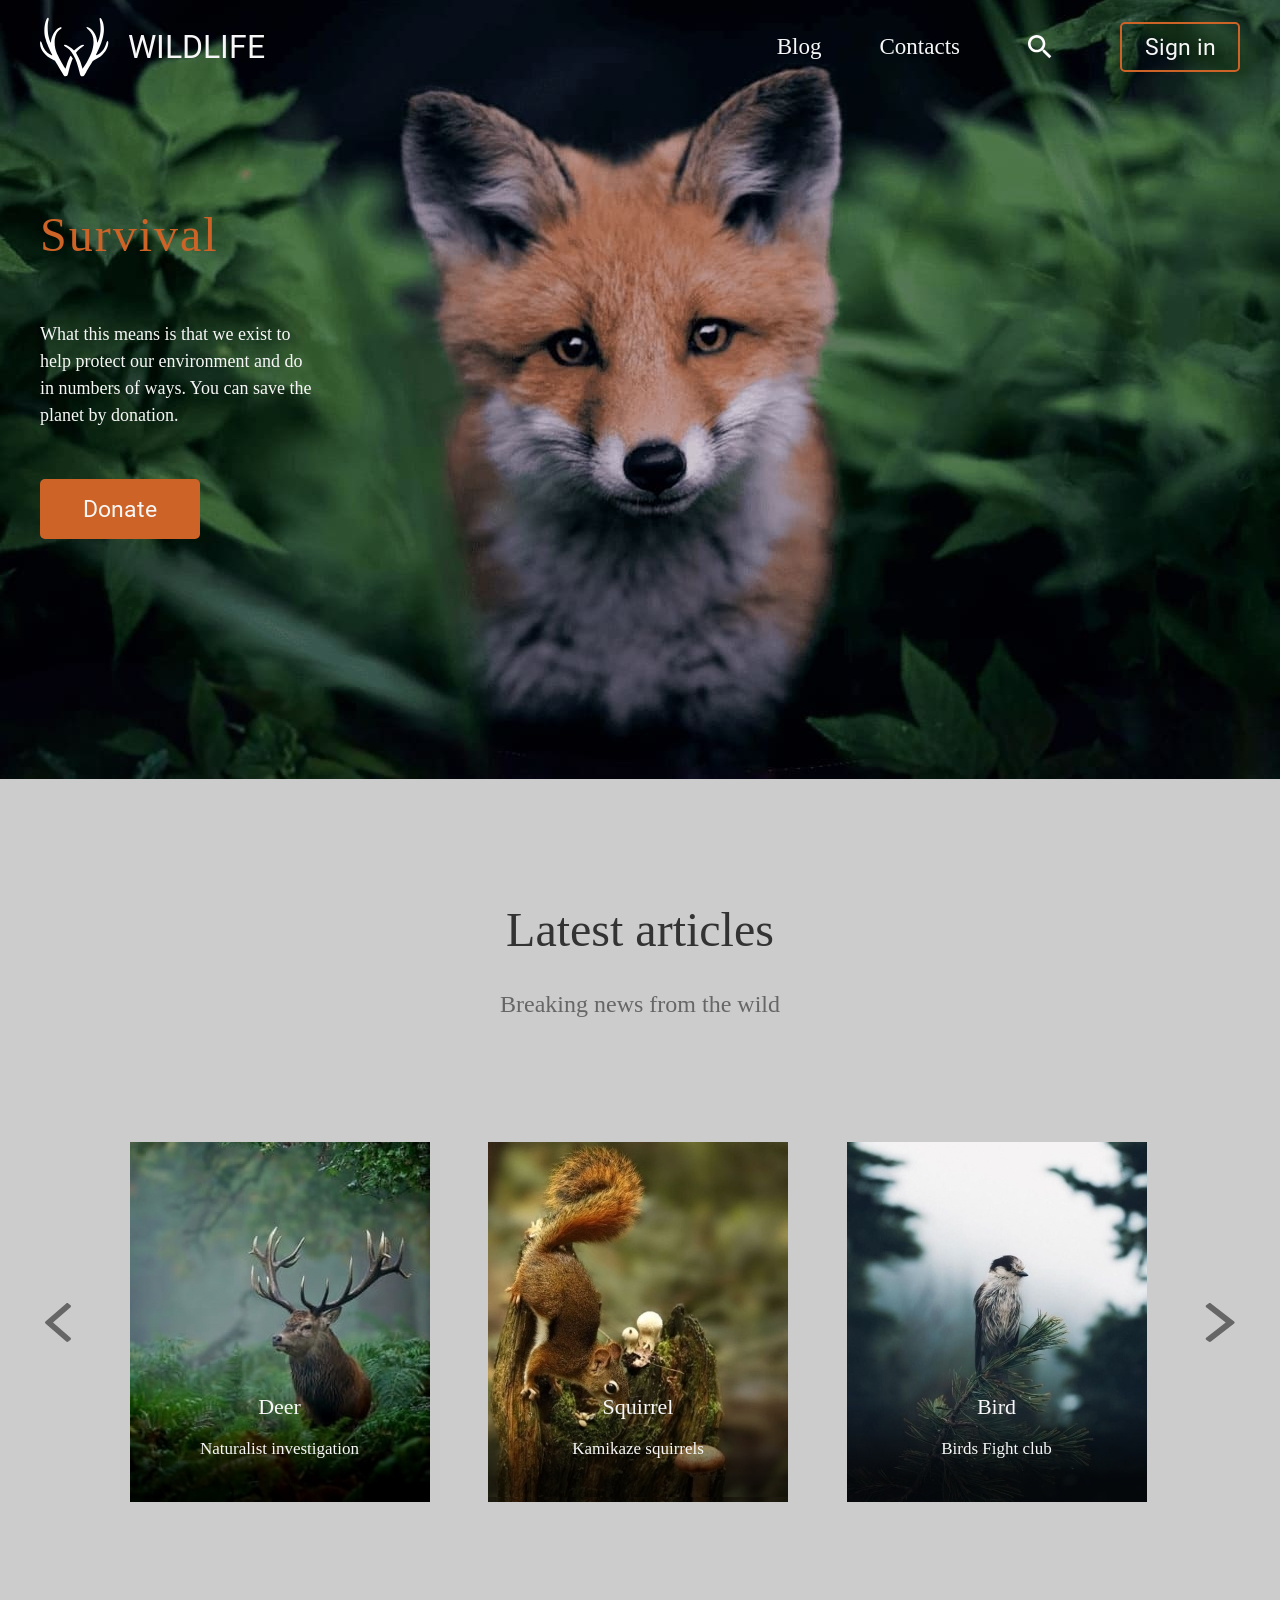
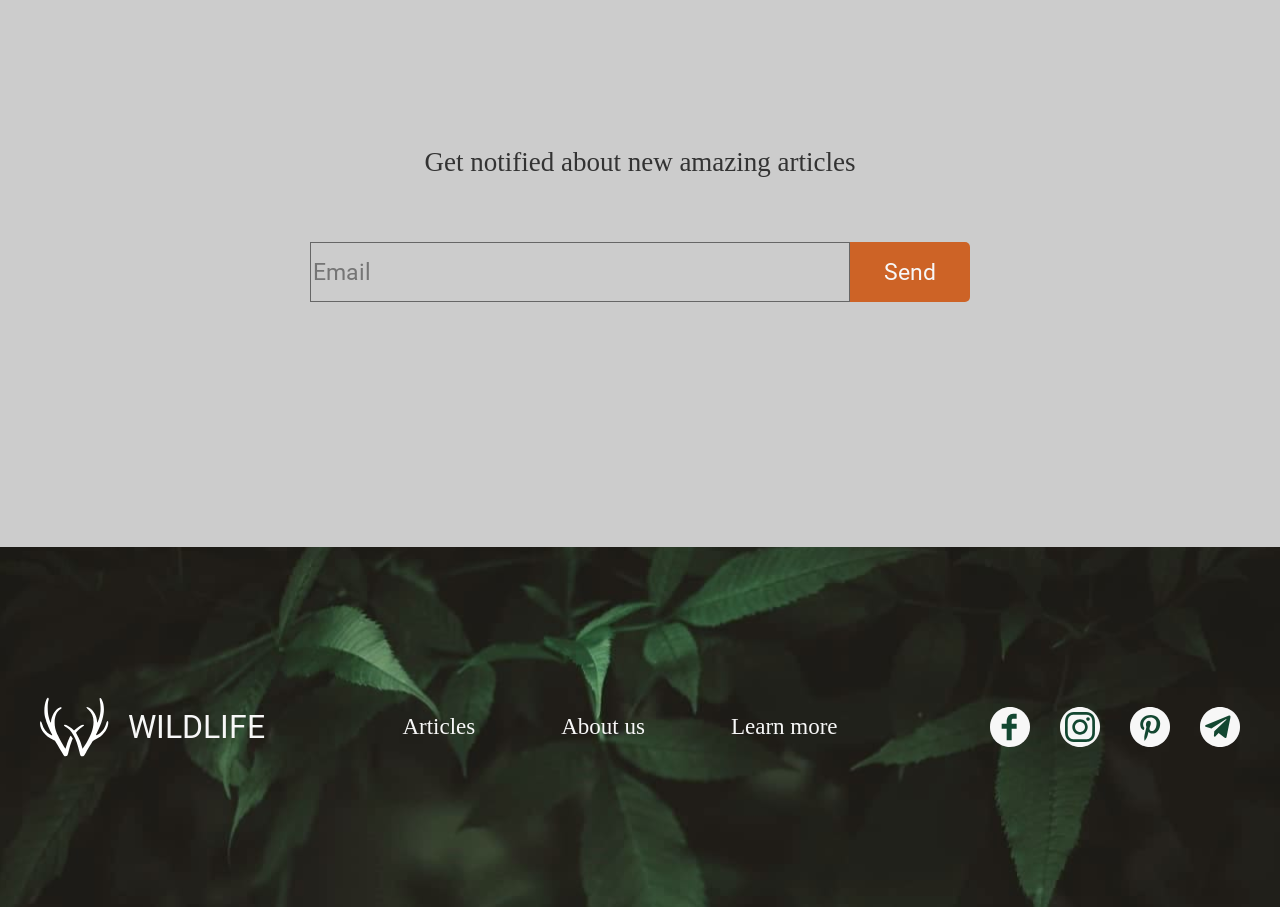
==== commit c6419479: "fix: folder fix: folder" ====
--- a/wildlife/index.html
+++ b/wildlife/index.html
@@ -13,7 +13,7 @@
             <div class="header__wraper">
                 <div class="header__logo">
                     <a class="heaher__frame" href="#">                      
-                        <img src="/assets/path0.svg" alt="wildlife" class="header__logo-pic">
+                        <img src="/wildlife/assets/path0.svg" alt="wildlife" class="header__logo-pic">
                     </a>
                     <a class="heaher__frame" href="#">
                         <div class="logo">wildlife</div>
@@ -38,7 +38,7 @@
                         </li>
                         <li class="header__item">
                             <a class="header__link" href="#">
-                                <img src="/assets/Vector.svg" alt="S" class="header__item__search">
+                                <img src="/wildlife/assets/Vector.svg" alt="S" class="header__item__search">
                             </a>
                         </li>
                         <li class="header__item">
@@ -86,12 +86,12 @@
                 <div class="about">
                     <div class="about__item">
                         <div class="about__img">
-                            <img src="/assets/Previous.svg" alt="img" >
+                            <img src="/wildlife/assets/Previous.svg" alt="img" >
                         </div>
                     </div>
                     <div class="about__item">
                         <div class="about__img">
-                            <img src="/assets/Rectangle10.svg" alt="img">
+                            <img src="/wildlife/assets/Rectangle10.svg" alt="img">
                             <div class="about__box">
                                 <div class="about__img__text">
                                     <h4 class="h4">Deer</h4>
@@ -104,7 +104,7 @@
                     </div>
                     <div class="about__item">
                         <div class="about__img">
-                            <img src="/assets/Rectangle11.svg" alt="img">
+                            <img src="/wildlife/assets/Rectangle11.svg" alt="img">
                             <div class="about__box">
                                 <div class="about__img__text">
                                     <h4 class="h4">Squirrel</h4>
@@ -117,7 +117,7 @@
                     </div>
                     <div class="about__item">
                         <div class="about__img">
-                            <img src="/assets/Rectangle12.svg" alt="img">
+                            <img src="/wildlife/assets/Rectangle12.svg" alt="img">
                             <div class="about__box">
                                 <div class="about__img__text">
                                     <h4 class="h4">Bird</h4>
@@ -130,7 +130,7 @@
                     </div>
                     <div class="about__item">
                         <div class="about__img">
-                            <img src="/assets/Next.svg" alt="img">
+                            <img src="/wildlife/assets/Next.svg" alt="img">
                         </div>
                     </div>
                 </div>
@@ -154,7 +154,7 @@
             <div class="footer__wraper">
                 <div class="header__logo">
                     <a class="heaher__frame" href="#">                      
-                        <img src="/assets/path0.svg" alt="wildlife" class="header__logo-pic">
+                        <img src="/wildlife/assets/path0.svg" alt="wildlife" class="header__logo-pic">
                     </a>
                      <a class="heaher__frame" href="#">
                         <div class="logo">wildlife</div>
@@ -181,15 +181,15 @@
                         <li class="social__item">
                             <a class="social__link1" href="#">
                                 <div class="social_img" >
-                                    <img src="/assets/logofacebook.svg" alt="f" class="social__link-pic">    
-                                </div>
-                                
-                            </a>
-                        </li>
-                        <li class="social__item">
-                            <a class="social__link1" href="#">
-                                <div class="social_img" >
-                                    <img src="/assets/logoinstagramm.svg" alt="i" class="social__link-pic">      
+                                    <img src="/wildlife/assets/logofacebook.svg" alt="f" class="social__link-pic">    
+                                </div>
+                                
+                            </a>
+                        </li>
+                        <li class="social__item">
+                            <a class="social__link1" href="#">
+                                <div class="social_img" >
+                                    <img src="/wildlife/assets/logoinstagramm.svg" alt="i" class="social__link-pic">      
                                 </div>
                                 
                             </a>
@@ -197,15 +197,15 @@
                         <li class="social__item">
                             <a class="social__link1" href="#">
                                 <div class="social_img" >
-                                    <img src="/assets/logopinterest.svg" alt="p" class="social__link-pic">    
-                                </div>
-                                
-                            </a>
-                        </li>
-                        <li class="social__item">
-                            <a class="social__link1" href="#">
-                                <div class="social_img" >
-                                    <img src="/assets/logotelegramm.svg" alt="t" class="ocial__link-pic">    
+                                    <img src="/wildlife/assets/logopinterest.svg" alt="p" class="social__link-pic">    
+                                </div>
+                                
+                            </a>
+                        </li>
+                        <li class="social__item">
+                            <a class="social__link1" href="#">
+                                <div class="social_img" >
+                                    <img src="/wildlife/assets/logotelegramm.svg" alt="t" class="ocial__link-pic">    
                                 </div>
                                 
                             </a>
--- a/wildlife/style.css
+++ b/wildlife/style.css
@@ -368,8 +368,8 @@
     font-style: normal;
     font-weight: 400;
     src: local(''),
-         url('../assets/fonts/Open_Sans/open-sans-v18-latin-regular.woff2') format('woff2'), /* Chrome 26+, Opera 23+, Firefox 39+ */
-         url('../assets/fonts/Open_Sans/open-sans-v18-latin-regular.woff') format('woff'); /* Chrome 6+, Firefox 3.6+, IE 9+, Safari 5.1+ */
+         url('../wildlife/assets/fonts/Open_Sans/open-sans-v18-latin-regular.woff2') format('woff2'), /* Chrome 26+, Opera 23+, Firefox 39+ */
+         url('../wildlife/assets/fonts/Open_Sans/open-sans-v18-latin-regular.woff') format('woff'); /* Chrome 6+, Firefox 3.6+, IE 9+, Safari 5.1+ */
   }
   /* open-sans-700 - latin */
   @font-face {
@@ -377,8 +377,8 @@
     font-style: normal;
     font-weight: 700;
     src: local(''),
-         url('../assets/fonts/Open_Sans/open-sans-v18-latin-700.woff2') format('woff2'), /* Chrome 26+, Opera 23+, Firefox 39+ */
-         url('../assets/fonts/Open_Sans/open-sans-v18-latin-700.woff') format('woff'); /* Chrome 6+, Firefox 3.6+, IE 9+, Safari 5.1+ */
+         url('../wildlife/assets/fonts/Open_Sans/open-sans-v18-latin-700.woff2') format('woff2'), /* Chrome 26+, Opera 23+, Firefox 39+ */
+         url('../wildlife/assets/fonts/Open_Sans/open-sans-v18-latin-700.woff') format('woff'); /* Chrome 6+, Firefox 3.6+, IE 9+, Safari 5.1+ */
   }
   /* roboto-regular - latin */
 @font-face {
@@ -386,8 +386,8 @@
     font-style: normal;
     font-weight: 400;
     src: local(''),
-         url('../assets/fonts/roboto/roboto-v20-latin-regular.woff2') format('woff2'), /* Chrome 26+, Opera 23+, Firefox 39+ */
-         url('../assets/fonts/roboto/roboto-v20-latin-regular.woff') format('woff'); /* Chrome 6+, Firefox 3.6+, IE 9+, Safari 5.1+ */
+         url('../wildlife/assets/fonts/roboto/roboto-v20-latin-regular.woff2') format('woff2'), /* Chrome 26+, Opera 23+, Firefox 39+ */
+         url('../wildlife/assets/fonts/roboto/roboto-v20-latin-regular.woff') format('woff'); /* Chrome 6+, Firefox 3.6+, IE 9+, Safari 5.1+ */
   }
   /* roboto-700 - latin */
   @font-face {
@@ -395,8 +395,8 @@
     font-style: normal;
     font-weight: 700;
     src: local(''),
-         url('../assets/fonts/roboto/roboto-v20-latin-700.woff2') format('woff2'), /* Chrome 26+, Opera 23+, Firefox 39+ */
-         url('../assets/fonts/roboto/roboto-v20-latin-700.woff') format('woff'); /* Chrome 6+, Firefox 3.6+, IE 9+, Safari 5.1+ */
+         url('../wildlife/assets/fonts/roboto/roboto-v20-latin-700.woff2') format('woff2'), /* Chrome 26+, Opera 23+, Firefox 39+ */
+         url('../wildlife/assets/fonts/roboto/roboto-v20-latin-700.woff') format('woff'); /* Chrome 6+, Firefox 3.6+, IE 9+, Safari 5.1+ */
   }
 html {
     box-sizing: border-box;
@@ -584,7 +584,7 @@
     width: 100%;
     height: 100vh;
     max-height: 779px ;
-    background: url("../assets/Rectangle.svg") center no-repeat;
+    background: url("../wildlife/assets/Rectangle.svg") center no-repeat;
     -webkit-background-size: cover;
     background-size: cover;
 }
@@ -869,7 +869,7 @@
 
     width: 100%;
     height: 360px;
-    background: url("../assets/Foorer_Fon.svg") center no-repeat;
+    background: url("../wildlife/assets/Foorer_Fon.svg") center no-repeat;
     -webkit-background-size: cover;
     background-size: cover;
     align-items: center;
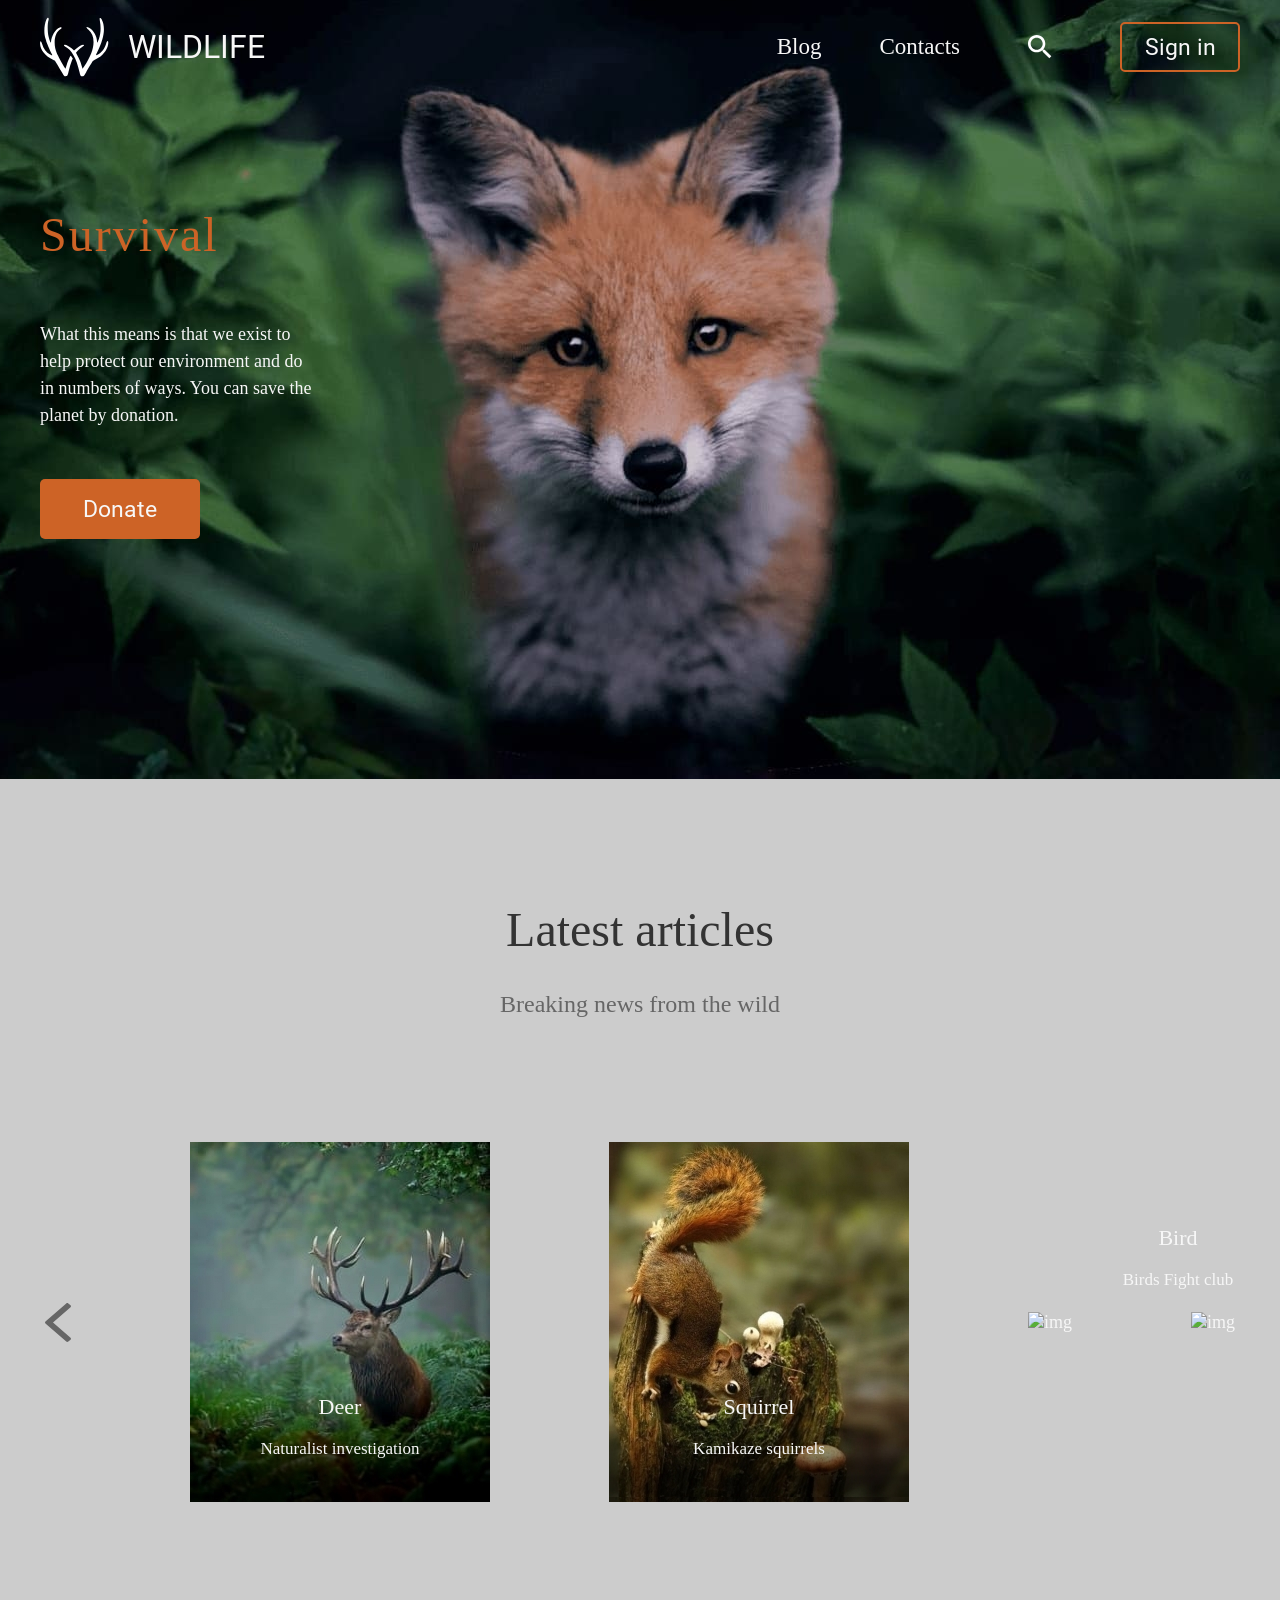
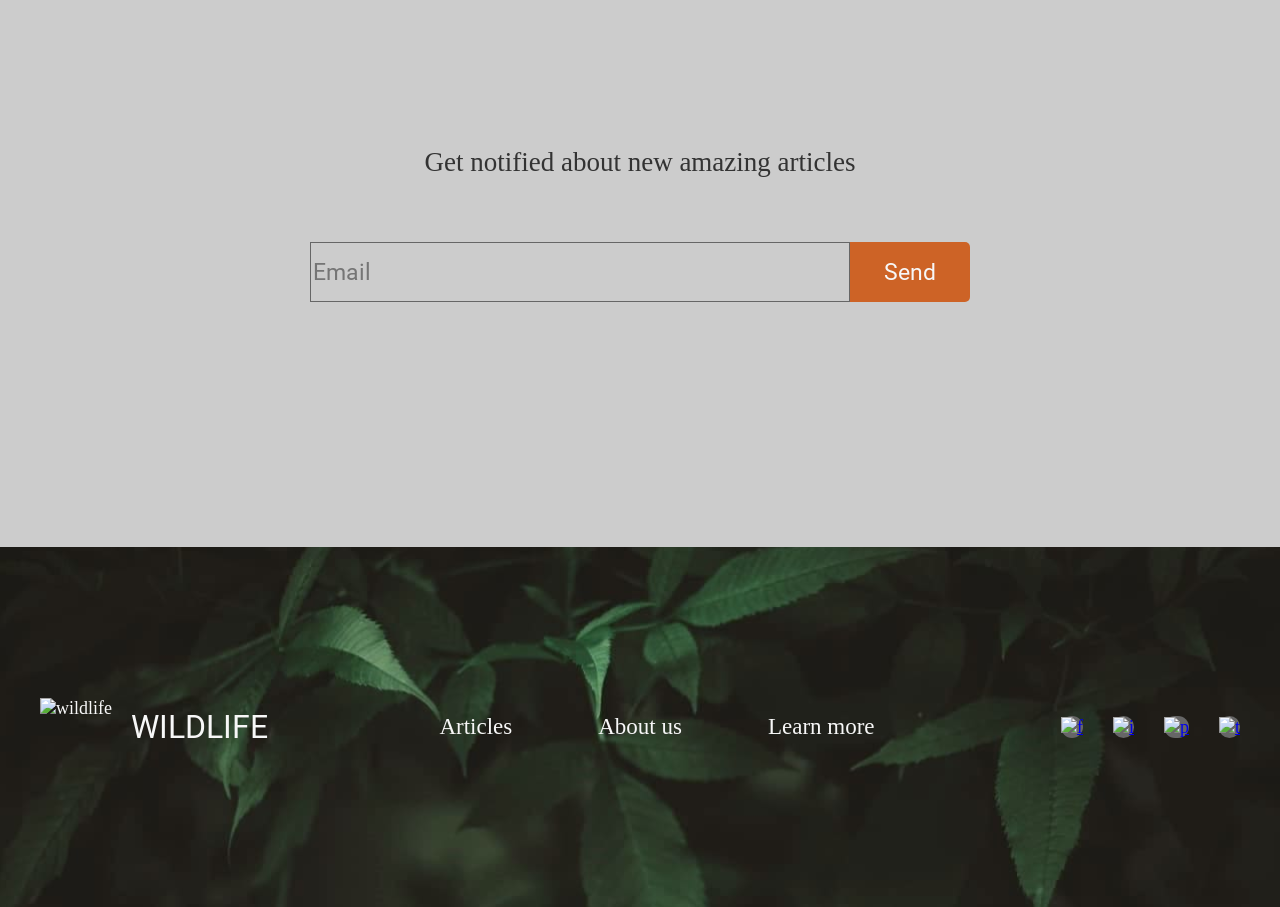
==== commit e0ed3a61: "fix: folder fix: folder" ====
--- a/wildlife/index.html
+++ b/wildlife/index.html
@@ -13,12 +13,11 @@
             <div class="header__wraper">
                 <div class="header__logo">
                     <a class="heaher__frame" href="#">                      
-                        <img src="/wildlife/assets/path0.svg" alt="wildlife" class="header__logo-pic">
+                        <img src="assets/path0.svg" alt="wildlife" class="header__logo-pic">
                     </a>
                     <a class="heaher__frame" href="#">
                         <div class="logo">wildlife</div>
-                    </a>
-                    
+                    </a>     
                 </div>
                 <nav class="header__nav">
                     <ul class="header__list">
@@ -38,7 +37,7 @@
                         </li>
                         <li class="header__item">
                             <a class="header__link" href="#">
-                                <img src="/wildlife/assets/Vector.svg" alt="S" class="header__item__search">
+                                <img src="assets/Vector.svg" alt="S" class="header__item__search">
                             </a>
                         </li>
                         <li class="header__item">
@@ -86,12 +85,12 @@
                 <div class="about">
                     <div class="about__item">
                         <div class="about__img">
-                            <img src="/wildlife/assets/Previous.svg" alt="img" >
+                            <img src="assets/Previous.svg" alt="img" >
                         </div>
                     </div>
                     <div class="about__item">
                         <div class="about__img">
-                            <img src="/wildlife/assets/Rectangle10.svg" alt="img">
+                            <img src="assets/Rectangle10.svg" alt="img">
                             <div class="about__box">
                                 <div class="about__img__text">
                                     <h4 class="h4">Deer</h4>
@@ -104,7 +103,7 @@
                     </div>
                     <div class="about__item">
                         <div class="about__img">
-                            <img src="/wildlife/assets/Rectangle11.svg" alt="img">
+                            <img src="assets/Rectangle11.svg" alt="img">
                             <div class="about__box">
                                 <div class="about__img__text">
                                     <h4 class="h4">Squirrel</h4>
@@ -117,7 +116,7 @@
                     </div>
                     <div class="about__item">
                         <div class="about__img">
-                            <img src="/wildlife/assets/Rectangle12.svg" alt="img">
+                            <img src="/assets/Rectangle12.svg" alt="img">
                             <div class="about__box">
                                 <div class="about__img__text">
                                     <h4 class="h4">Bird</h4>
@@ -130,7 +129,7 @@
                     </div>
                     <div class="about__item">
                         <div class="about__img">
-                            <img src="/wildlife/assets/Next.svg" alt="img">
+                            <img src="/assets/Next.svg" alt="img">
                         </div>
                     </div>
                 </div>
@@ -154,7 +153,7 @@
             <div class="footer__wraper">
                 <div class="header__logo">
                     <a class="heaher__frame" href="#">                      
-                        <img src="/wildlife/assets/path0.svg" alt="wildlife" class="header__logo-pic">
+                        <img src="/assets/path0.svg" alt="wildlife" class="header__logo-pic">
                     </a>
                      <a class="heaher__frame" href="#">
                         <div class="logo">wildlife</div>
@@ -181,15 +180,15 @@
                         <li class="social__item">
                             <a class="social__link1" href="#">
                                 <div class="social_img" >
-                                    <img src="/wildlife/assets/logofacebook.svg" alt="f" class="social__link-pic">    
-                                </div>
-                                
-                            </a>
-                        </li>
-                        <li class="social__item">
-                            <a class="social__link1" href="#">
-                                <div class="social_img" >
-                                    <img src="/wildlife/assets/logoinstagramm.svg" alt="i" class="social__link-pic">      
+                                    <img src="/assets/logofacebook.svg" alt="f" class="social__link-pic">    
+                                </div>
+                                
+                            </a>
+                        </li>
+                        <li class="social__item">
+                            <a class="social__link1" href="#">
+                                <div class="social_img" >
+                                    <img src="/assets/logoinstagramm.svg" alt="i" class="social__link-pic">      
                                 </div>
                                 
                             </a>
@@ -197,15 +196,15 @@
                         <li class="social__item">
                             <a class="social__link1" href="#">
                                 <div class="social_img" >
-                                    <img src="/wildlife/assets/logopinterest.svg" alt="p" class="social__link-pic">    
-                                </div>
-                                
-                            </a>
-                        </li>
-                        <li class="social__item">
-                            <a class="social__link1" href="#">
-                                <div class="social_img" >
-                                    <img src="/wildlife/assets/logotelegramm.svg" alt="t" class="ocial__link-pic">    
+                                    <img src="/assets/logopinterest.svg" alt="p" class="social__link-pic">    
+                                </div>
+                                
+                            </a>
+                        </li>
+                        <li class="social__item">
+                            <a class="social__link1" href="#">
+                                <div class="social_img" >
+                                    <img src="/assets/logotelegramm.svg" alt="t" class="ocial__link-pic">    
                                 </div>
                                 
                             </a>
--- a/wildlife/style.css
+++ b/wildlife/style.css
@@ -671,12 +671,6 @@
     border-radius: 0px;
 }
 
-.main__wraper {
-
-    
-    
-    
-}
 .latestarticles {
     padding-top : 115px;
     padding-bottom: 0px;
@@ -749,10 +743,6 @@
     font-size: 17px;
     line-height: 27px;
 /* identical to box height, or 159% */
-
-}
-.gen_about {
-   
 
 }
 
@@ -875,10 +865,6 @@
     align-items: center;
 }
 
-.heaher__frame {
-     /*font-family: 'Roboto'; */
-}
-
 .footer__wraper {
     display: flex;
     flex-wrap: wrap;
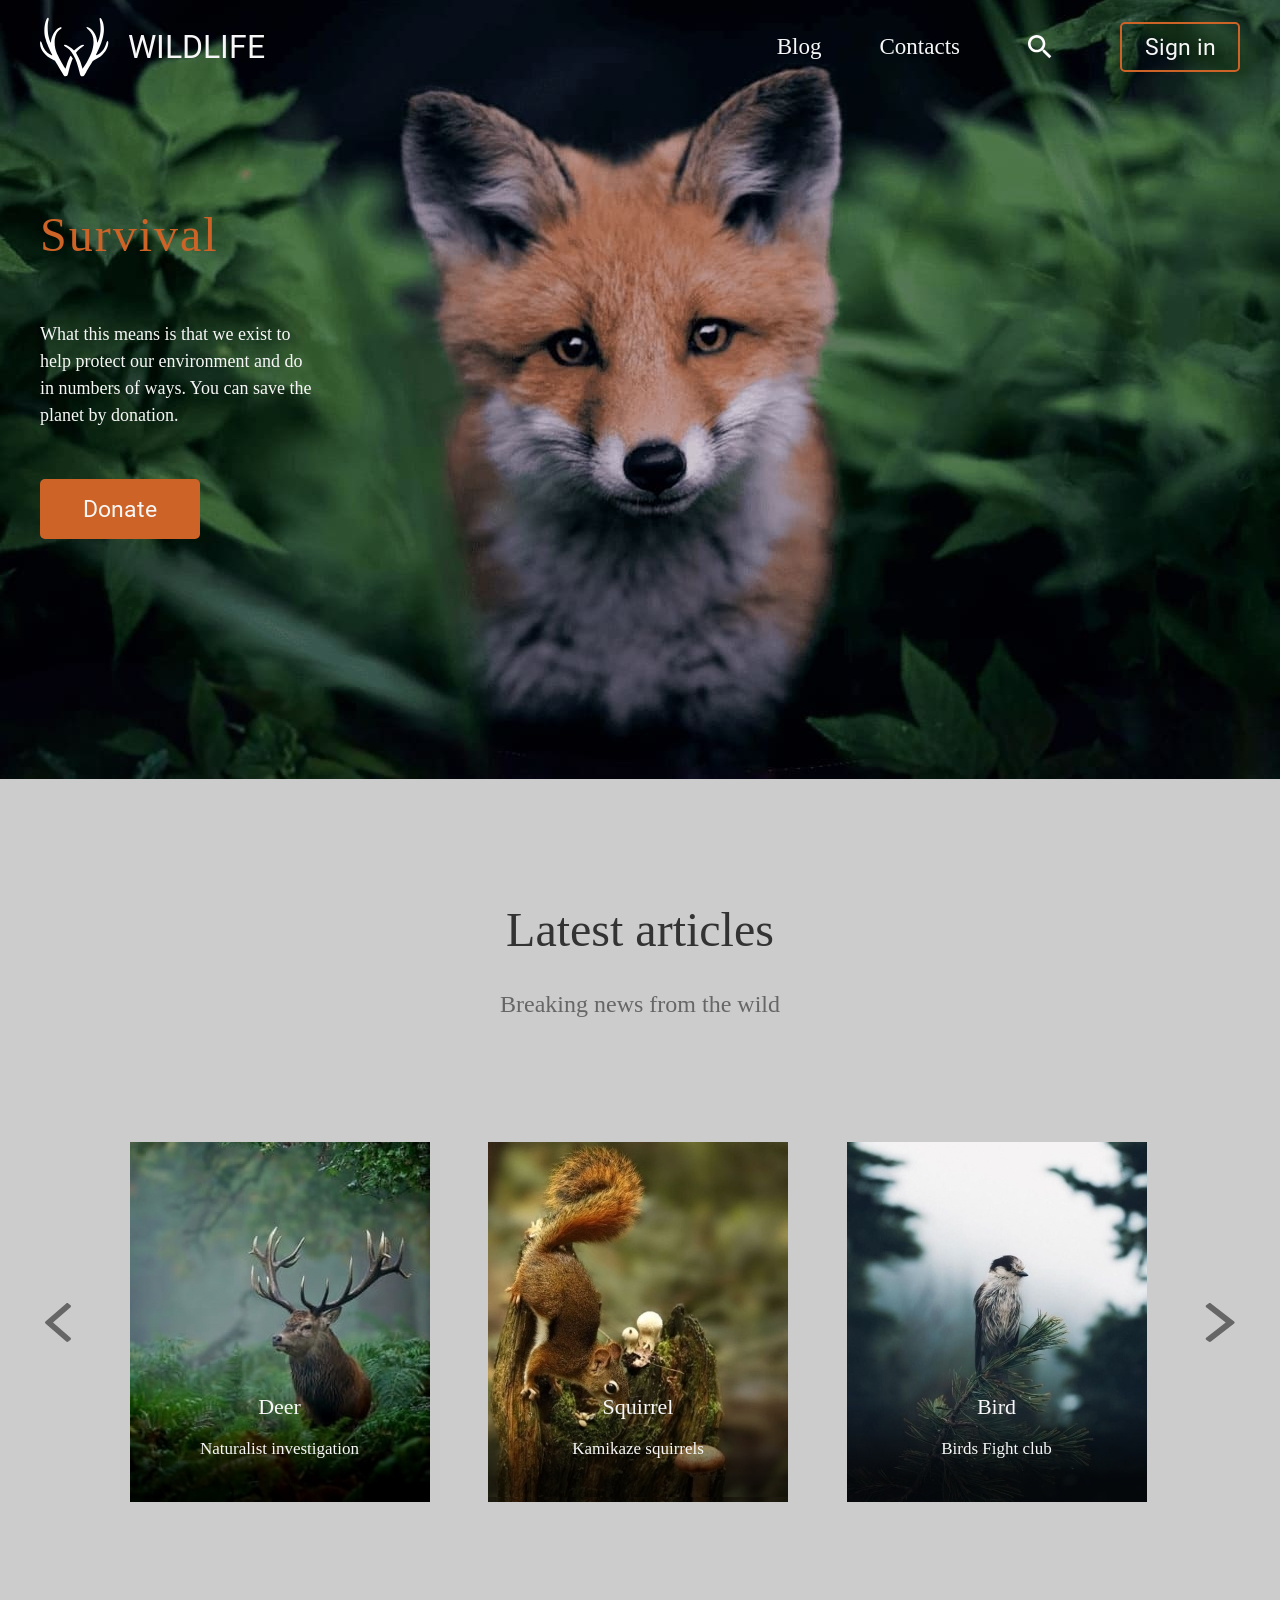
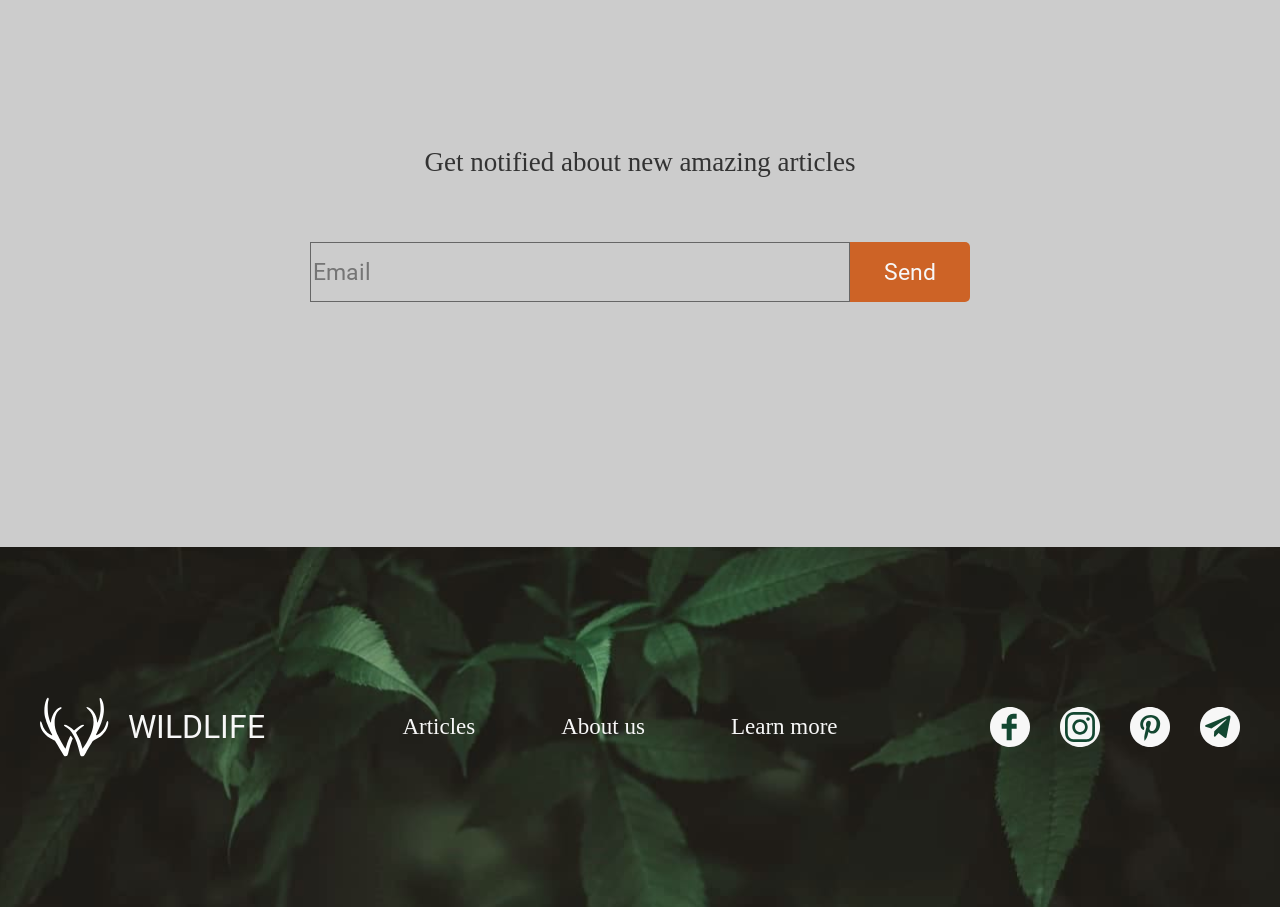
==== commit db854ab9: "fix: folder fix: folder" ====
--- a/wildlife/index.html
+++ b/wildlife/index.html
@@ -116,7 +116,7 @@
                     </div>
                     <div class="about__item">
                         <div class="about__img">
-                            <img src="/assets/Rectangle12.svg" alt="img">
+                            <img src="assets/Rectangle12.svg" alt="img">
                             <div class="about__box">
                                 <div class="about__img__text">
                                     <h4 class="h4">Bird</h4>
@@ -129,7 +129,7 @@
                     </div>
                     <div class="about__item">
                         <div class="about__img">
-                            <img src="/assets/Next.svg" alt="img">
+                            <img src="assets/Next.svg" alt="img">
                         </div>
                     </div>
                 </div>
@@ -153,7 +153,7 @@
             <div class="footer__wraper">
                 <div class="header__logo">
                     <a class="heaher__frame" href="#">                      
-                        <img src="/assets/path0.svg" alt="wildlife" class="header__logo-pic">
+                        <img src="assets/path0.svg" alt="wildlife" class="header__logo-pic">
                     </a>
                      <a class="heaher__frame" href="#">
                         <div class="logo">wildlife</div>
@@ -180,15 +180,15 @@
                         <li class="social__item">
                             <a class="social__link1" href="#">
                                 <div class="social_img" >
-                                    <img src="/assets/logofacebook.svg" alt="f" class="social__link-pic">    
-                                </div>
-                                
-                            </a>
-                        </li>
-                        <li class="social__item">
-                            <a class="social__link1" href="#">
-                                <div class="social_img" >
-                                    <img src="/assets/logoinstagramm.svg" alt="i" class="social__link-pic">      
+                                    <img src="assets/logofacebook.svg" alt="f" class="social__link-pic">    
+                                </div>
+                                
+                            </a>
+                        </li>
+                        <li class="social__item">
+                            <a class="social__link1" href="#">
+                                <div class="social_img" >
+                                    <img src="assets/logoinstagramm.svg" alt="i" class="social__link-pic">      
                                 </div>
                                 
                             </a>
@@ -196,15 +196,15 @@
                         <li class="social__item">
                             <a class="social__link1" href="#">
                                 <div class="social_img" >
-                                    <img src="/assets/logopinterest.svg" alt="p" class="social__link-pic">    
-                                </div>
-                                
-                            </a>
-                        </li>
-                        <li class="social__item">
-                            <a class="social__link1" href="#">
-                                <div class="social_img" >
-                                    <img src="/assets/logotelegramm.svg" alt="t" class="ocial__link-pic">    
+                                    <img src="assets/logopinterest.svg" alt="p" class="social__link-pic">    
+                                </div>
+                                
+                            </a>
+                        </li>
+                        <li class="social__item">
+                            <a class="social__link1" href="#">
+                                <div class="social_img" >
+                                    <img src="assets/logotelegramm.svg" alt="t" class="ocial__link-pic">    
                                 </div>
                                 
                             </a>
